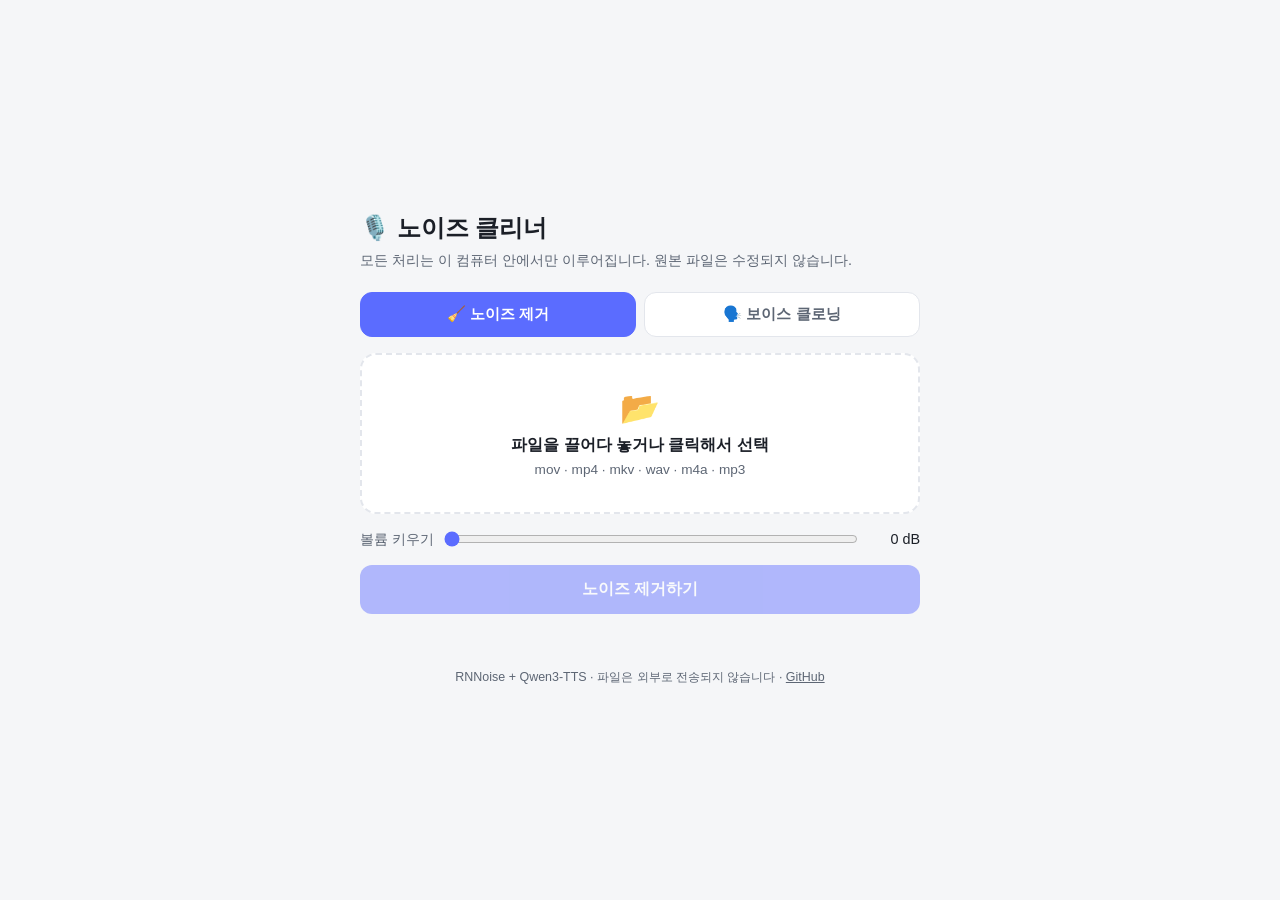
==== web/static/index.html @ 77254709 "테이크 선별 목표를 게이트와 분리: 조기종료 87점, 기본 4테이크 게이트(82)=최저 보증선과 선별 목표를 동일하게 두면 출력이 합격선 언저리에 머무는 문제 (실측: 웹 출력 8" ====
<!doctype html>
<html lang="ko">
<head>
<meta charset="utf-8">
<meta name="viewport" content="width=device-width, initial-scale=1">
<title>노이즈 클리너</title>
<style>
  :root {
    --bg: #0f1115; --card: #181b22; --line: #2a2f3a;
    --text: #e8eaf0; --sub: #9aa3b2; --accent: #5b6cff; --ok: #3ecf8e; --err: #ff6b6b;
  }
  @media (prefers-color-scheme: light) {
    :root { --bg: #f5f6f8; --card: #ffffff; --line: #e3e6ec; --text: #1b1f27; --sub: #5d6674; }
  }
  * { box-sizing: border-box; margin: 0; }
  body {
    background: var(--bg); color: var(--text);
    font-family: -apple-system, "Apple SD Gothic Neo", "Pretendard", sans-serif;
    min-height: 100vh; display: flex; align-items: center; justify-content: center; padding: 24px;
  }
  main { width: 100%; max-width: 560px; }
  h1 { font-size: 1.5rem; margin-bottom: 6px; }
  p.sub { color: var(--sub); font-size: .9rem; margin-bottom: 20px; line-height: 1.5; }
  nav { display: flex; gap: 8px; margin-bottom: 16px; }
  nav button {
    flex: 1; padding: 11px; border: 1px solid var(--line); border-radius: 12px;
    background: var(--card); color: var(--sub); font-size: .95rem; font-weight: 600; cursor: pointer;
  }
  nav button.active { background: var(--accent); border-color: var(--accent); color: #fff; }
  nav button:disabled { opacity: .4; cursor: default; }
  section { display: none; }
  section.active { display: block; }
  .drop {
    background: var(--card); border: 2px dashed var(--line); border-radius: 16px;
    padding: 34px 24px; text-align: center; cursor: pointer; transition: border-color .15s, background .15s;
  }
  .drop.over { border-color: var(--accent); background: rgba(91,108,255,.08); }
  .drop .icon { font-size: 2rem; margin-bottom: 8px; }
  .drop strong { display: block; margin-bottom: 4px; }
  .drop span { color: var(--sub); font-size: .85rem; }
  input[type=file] { display: none; }
  .row { display: flex; align-items: center; gap: 10px; margin-top: 16px; color: var(--sub); font-size: .9rem; }
  .row input[type=range] { flex: 1; accent-color: var(--accent); }
  .row output { min-width: 52px; text-align: right; color: var(--text); font-variant-numeric: tabular-nums; }
  textarea {
    width: 100%; margin-top: 16px; padding: 14px; border: 1px solid var(--line); border-radius: 12px;
    background: var(--card); color: var(--text); font: inherit; font-size: .95rem;
    min-height: 110px; resize: vertical;
  }
  textarea:focus { outline: 2px solid var(--accent); border-color: transparent; }
  label.chk { display: flex; align-items: center; gap: 8px; margin-top: 12px; color: var(--sub); font-size: .9rem; cursor: pointer; }
  .go {
    width: 100%; margin-top: 16px; padding: 14px; border: 0; border-radius: 12px;
    background: var(--accent); color: #fff; font-size: 1rem; font-weight: 600; cursor: pointer;
  }
  .go:disabled { opacity: .45; cursor: default; }
  .status { margin-top: 14px; font-size: .9rem; color: var(--sub); text-align: center; min-height: 1.4em; }
  .status.ok { color: var(--ok); }
  .status.err { color: var(--err); }
  .spinner { display: inline-block; width: 14px; height: 14px; border: 2px solid var(--line);
    border-top-color: var(--accent); border-radius: 50%; animation: spin .8s linear infinite;
    vertical-align: -2px; margin-right: 8px; }
  @keyframes spin { to { transform: rotate(360deg); } }
  audio { width: 100%; margin-top: 14px; display: none; }
  .notice {
    margin-top: 14px; padding: 12px 14px; border: 1px solid var(--line); border-radius: 12px;
    color: var(--sub); font-size: .82rem; line-height: 1.6; background: var(--card);
  }
  footer { margin-top: 20px; text-align: center; color: var(--sub); font-size: .78rem; line-height: 1.6; }
  footer a { color: var(--sub); }
</style>
</head>
<body>
<main>
  <h1>🎙️ 노이즈 클리너</h1>
  <p class="sub">모든 처리는 이 컴퓨터 안에서만 이루어집니다. 원본 파일은 수정되지 않습니다.</p>

  <nav>
    <button id="tabDenoise" class="active">🧹 노이즈 제거</button>
    <button id="tabClone">🗣️ 보이스 클로닝</button>
  </nav>

  <!-- 노이즈 제거 -->
  <section id="secDenoise" class="active">
    <div class="drop" id="dnDrop">
      <div class="icon">📂</div>
      <strong id="dnLabel">파일을 끌어다 놓거나 클릭해서 선택</strong>
      <span>mov · mp4 · mkv · wav · m4a · mp3</span>
      <input type="file" id="dnFile" accept=".mov,.mp4,.m4v,.mkv,.wav,.m4a,.mp3,.aac">
    </div>
    <div class="row">
      <label for="dnBoost">볼륨 키우기</label>
      <input type="range" id="dnBoost" min="0" max="20" step="1" value="0">
      <output id="dnBoostVal">0 dB</output>
    </div>
    <button class="go" id="dnGo" disabled>노이즈 제거하기</button>
    <div class="status" id="dnStatus"></div>
  </section>

  <!-- 보이스 클로닝 -->
  <section id="secClone">
    <div class="drop" id="clDrop">
      <div class="icon">🎤</div>
      <strong id="clLabel">목소리가 담긴 파일 (영상도 됨)</strong>
      <span>또렷한 발화 10초 이상 · mov · mp4 · wav · m4a</span>
      <input type="file" id="clFile" accept=".mov,.mp4,.m4v,.mkv,.wav,.m4a,.mp3,.aac">
    </div>
    <textarea id="clText" placeholder="이 목소리로 읽어줄 대본을 입력하세요 (2000자 이내)"></textarea>
    <label class="chk"><input type="checkbox" id="clFast"> 빠른 모드 (가벼운 모델, 품질 약간 낮음)</label>
    <button class="go" id="clGo" disabled>이 목소리로 읽어주기</button>
    <div class="status" id="clStatus"></div>
    <audio id="clAudio" controls></audio>
    <div class="notice">⚠️ <b>본인 목소리이거나 명시적으로 동의받은 목소리만</b> 사용하세요.
    타인 목소리 무단 클로닝은 법적 문제와 악용 소지가 있습니다.
    생성 음성을 콘텐츠에 쓸 때는 AI 생성임을 밝히는 것을 권장합니다.</div>
  </section>

  <footer>RNNoise + Qwen3-TTS · 파일은 외부로 전송되지 않습니다 ·
  <a href="https://github.com/devKangMinHyeok/denoise-app">GitHub</a></footer>
</main>

<script>
const $ = id => document.getElementById(id);

// ---- 탭 ----
function showTab(name) {
  $('tabDenoise').classList.toggle('active', name === 'dn');
  $('tabClone').classList.toggle('active', name === 'cl');
  $('secDenoise').classList.toggle('active', name === 'dn');
  $('secClone').classList.toggle('active', name === 'cl');
}
$('tabDenoise').onclick = () => showTab('dn');
$('tabClone').onclick = () => showTab('cl');

// 서버 기능 감지: 클로닝 미설치면 탭 비활성화
fetch('/api/health').then(r => r.json()).then(h => {
  if (!h.clone) {
    $('tabClone').disabled = true;
    $('tabClone').textContent = '🗣️ 클로닝 (미설치)';
    $('tabClone').title = 'pip install -r voice/requirements-voice.txt 후 서버 재시작';
    $('tabClone').onclick = null;
  }
}).catch(() => {});

// ---- 공용: 드롭존 ----
function wireDrop(dropId, fileId, labelId, defaultLabel, onPick) {
  const drop = $(dropId), input = $(fileId), label = $(labelId);
  const set = f => { label.textContent = f ? f.name : defaultLabel; onPick(f || null); };
  drop.addEventListener('click', () => input.click());
  input.addEventListener('change', () => set(input.files[0]));
  ['dragenter','dragover'].forEach(e => drop.addEventListener(e, ev => { ev.preventDefault(); drop.classList.add('over'); }));
  ['dragleave','drop'].forEach(e => drop.addEventListener(e, ev => { ev.preventDefault(); drop.classList.remove('over'); }));
  drop.addEventListener('drop', ev => set(ev.dataTransfer.files[0]));
}
function setStatus(el, html, cls = '') { el.className = 'status ' + cls; el.innerHTML = html; }
function filenameFrom(res, fallback) {
  const cd = res.headers.get('Content-Disposition') || '';
  const m = cd.match(/filename\*?=(?:UTF-8'')?"?([^";]+)/i);
  return m ? decodeURIComponent(m[1]) : fallback;
}

// ---- 노이즈 제거 ----
let dnPicked = null;
wireDrop('dnDrop', 'dnFile', 'dnLabel', '파일을 끌어다 놓거나 클릭해서 선택',
  f => { dnPicked = f; $('dnGo').disabled = !f; });
$('dnBoost').addEventListener('input', () => $('dnBoostVal').textContent = $('dnBoost').value + ' dB');
$('dnGo').onclick = async () => {
  $('dnGo').disabled = true;
  setStatus($('dnStatus'), '<span class="spinner"></span>처리 중… 파일 길이에 따라 수십 초 걸릴 수 있어요');
  const fd = new FormData();
  fd.append('file', dnPicked);
  fd.append('boost', $('dnBoost').value);
  try {
    const res = await fetch('/api/denoise', { method: 'POST', body: fd });
    if (!res.ok) throw new Error((await res.json().catch(() => ({}))).error || ('서버 오류 ' + res.status));
    const blob = await res.blob();
    const name = filenameFrom(res, 'clean_' + dnPicked.name);
    const a = document.createElement('a');
    a.href = URL.createObjectURL(blob); a.download = name; a.click();
    URL.revokeObjectURL(a.href);
    setStatus($('dnStatus'), '✅ 완료! 다운로드 폴더를 확인하세요 — ' + name, 'ok');
  } catch (e) { setStatus($('dnStatus'), '❌ ' + e.message, 'err'); }
  finally { $('dnGo').disabled = false; }
};

// ---- 보이스 클로닝 ----
let clPicked = null;
function clReady() { $('clGo').disabled = !(clPicked && $('clText').value.trim()); }
wireDrop('clDrop', 'clFile', 'clLabel', '목소리가 담긴 파일 (영상도 됨)',
  f => { clPicked = f; clReady(); });
$('clText').addEventListener('input', clReady);
$('clGo').onclick = async () => {
  $('clGo').disabled = true;
  $('clAudio').style.display = 'none';
  setStatus($('clStatus'), '<span class="spinner"></span>참조 분석 + 여러 테이크 생성·선별 중… 3~5분 정도 걸려요 (빠른 모드는 ~1분)');
  const fd = new FormData();
  fd.append('ref', clPicked);
  fd.append('text', $('clText').value.trim());
  fd.append('fast', $('clFast').checked ? '1' : '0');
  try {
    const res = await fetch('/api/clone', { method: 'POST', body: fd });
    if (!res.ok) throw new Error((await res.json().catch(() => ({}))).error || ('서버 오류 ' + res.status));
    const blob = await res.blob();
    const name = filenameFrom(res, '클론낭독.wav');
    const url = URL.createObjectURL(blob);
    const audio = $('clAudio');
    audio.src = url; audio.style.display = 'block';
    const a = document.createElement('a');
    a.href = url; a.download = name; a.click();
    setStatus($('clStatus'), '✅ 완료! 아래에서 바로 들어보세요 — ' + name, 'ok');
  } catch (e) { setStatus($('clStatus'), '❌ ' + e.message, 'err'); }
  finally { $('clGo').disabled = false; clReady(); }
};
</script>
</body>
</html>
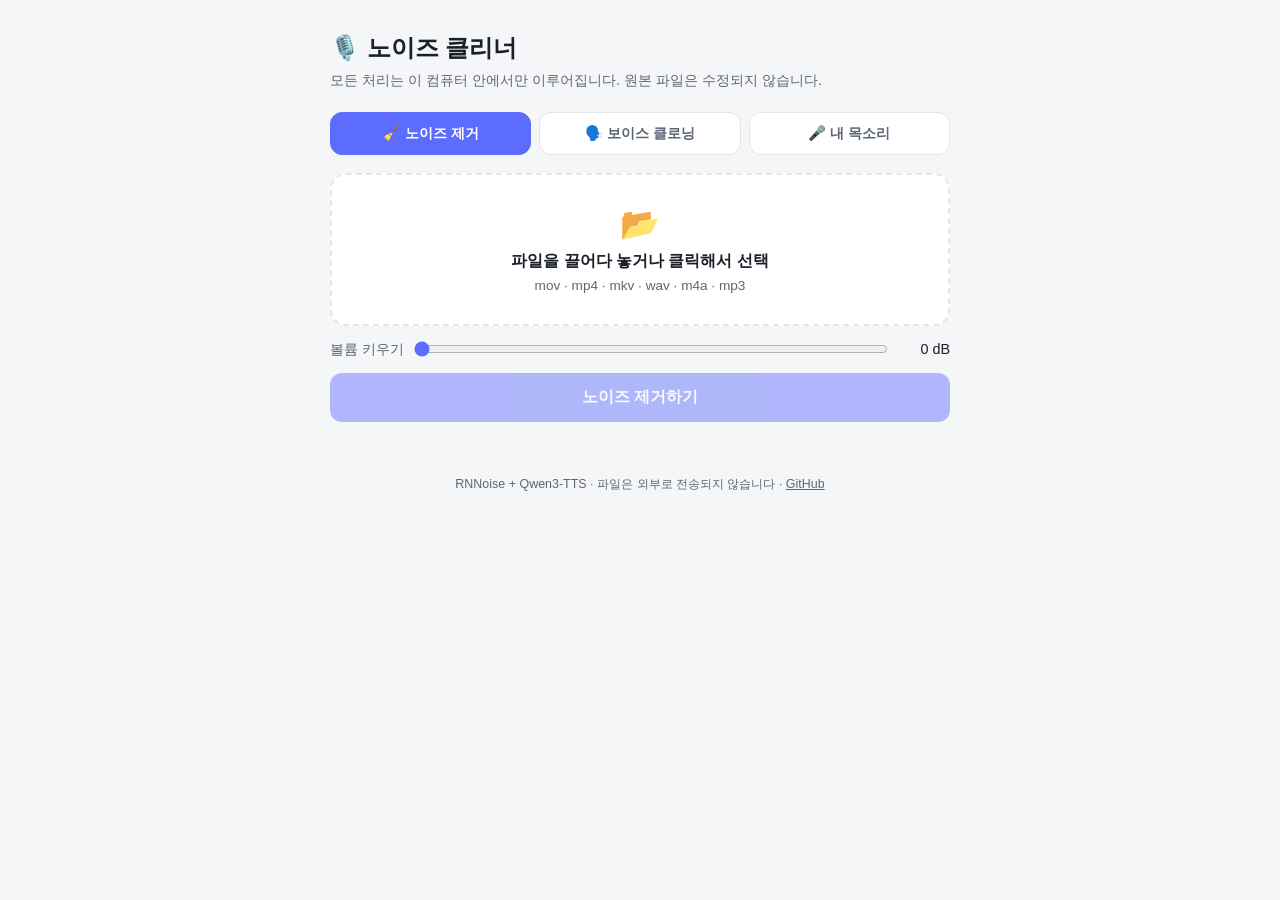
==== commit aa8342ff: "선별 지배 규칙 + 끝음 가드 견고화 + 프로필 노이즈 제거 토글(기본 켬) 실사용 사고: 마이크 프로필의 자연 통계(가이드 낭독 속도·빈약한 끝음 표본)가 틀어지자 스타일 감점이" ====
--- a/web/static/index.html
+++ b/web/static/index.html
@@ -8,6 +8,7 @@
   :root {
     --bg: #0f1115; --card: #181b22; --line: #2a2f3a;
     --text: #e8eaf0; --sub: #9aa3b2; --accent: #5b6cff; --ok: #3ecf8e; --err: #ff6b6b;
+    --warn: #f0b544;
   }
   @media (prefers-color-scheme: light) {
     :root { --bg: #f5f6f8; --card: #ffffff; --line: #e3e6ec; --text: #1b1f27; --sub: #5d6674; }
@@ -16,15 +17,15 @@
   body {
     background: var(--bg); color: var(--text);
     font-family: -apple-system, "Apple SD Gothic Neo", "Pretendard", sans-serif;
-    min-height: 100vh; display: flex; align-items: center; justify-content: center; padding: 24px;
-  }
-  main { width: 100%; max-width: 560px; }
+    min-height: 100vh; display: flex; justify-content: center; padding: 32px 20px;
+  }
+  main { width: 100%; max-width: 620px; }
   h1 { font-size: 1.5rem; margin-bottom: 6px; }
   p.sub { color: var(--sub); font-size: .9rem; margin-bottom: 20px; line-height: 1.5; }
-  nav { display: flex; gap: 8px; margin-bottom: 16px; }
+  nav { display: flex; gap: 8px; margin-bottom: 18px; }
   nav button {
-    flex: 1; padding: 11px; border: 1px solid var(--line); border-radius: 12px;
-    background: var(--card); color: var(--sub); font-size: .95rem; font-weight: 600; cursor: pointer;
+    flex: 1; padding: 11px 6px; border: 1px solid var(--line); border-radius: 12px;
+    background: var(--card); color: var(--sub); font-size: .9rem; font-weight: 600; cursor: pointer;
   }
   nav button.active { background: var(--accent); border-color: var(--accent); color: #fff; }
   nav button:disabled { opacity: .4; cursor: default; }
@@ -32,42 +33,81 @@
   section.active { display: block; }
   .drop {
     background: var(--card); border: 2px dashed var(--line); border-radius: 16px;
-    padding: 34px 24px; text-align: center; cursor: pointer; transition: border-color .15s, background .15s;
+    padding: 30px 24px; text-align: center; cursor: pointer; transition: .15s;
   }
   .drop.over { border-color: var(--accent); background: rgba(91,108,255,.08); }
   .drop .icon { font-size: 2rem; margin-bottom: 8px; }
   .drop strong { display: block; margin-bottom: 4px; }
   .drop span { color: var(--sub); font-size: .85rem; }
   input[type=file] { display: none; }
-  .row { display: flex; align-items: center; gap: 10px; margin-top: 16px; color: var(--sub); font-size: .9rem; }
+  .row { display: flex; align-items: center; gap: 10px; margin-top: 14px; color: var(--sub); font-size: .9rem; }
   .row input[type=range] { flex: 1; accent-color: var(--accent); }
-  .row output { min-width: 52px; text-align: right; color: var(--text); font-variant-numeric: tabular-nums; }
-  textarea {
-    width: 100%; margin-top: 16px; padding: 14px; border: 1px solid var(--line); border-radius: 12px;
+  .row output { min-width: 52px; text-align: right; color: var(--text); }
+  textarea, input[type=text], select {
+    width: 100%; margin-top: 12px; padding: 13px; border: 1px solid var(--line); border-radius: 12px;
     background: var(--card); color: var(--text); font: inherit; font-size: .95rem;
-    min-height: 110px; resize: vertical;
-  }
-  textarea:focus { outline: 2px solid var(--accent); border-color: transparent; }
+  }
+  textarea { min-height: 100px; resize: vertical; }
+  textarea:focus, input:focus, select:focus { outline: 2px solid var(--accent); border-color: transparent; }
   label.chk { display: flex; align-items: center; gap: 8px; margin-top: 12px; color: var(--sub); font-size: .9rem; cursor: pointer; }
   .go {
-    width: 100%; margin-top: 16px; padding: 14px; border: 0; border-radius: 12px;
+    width: 100%; margin-top: 14px; padding: 14px; border: 0; border-radius: 12px;
     background: var(--accent); color: #fff; font-size: 1rem; font-weight: 600; cursor: pointer;
   }
   .go:disabled { opacity: .45; cursor: default; }
-  .status { margin-top: 14px; font-size: .9rem; color: var(--sub); text-align: center; min-height: 1.4em; }
-  .status.ok { color: var(--ok); }
-  .status.err { color: var(--err); }
-  .spinner { display: inline-block; width: 14px; height: 14px; border: 2px solid var(--line);
+  .go.secondary { background: var(--card); color: var(--text); border: 1px solid var(--line); }
+  .status { margin-top: 12px; font-size: .9rem; color: var(--sub); text-align: center; min-height: 1.4em; }
+  .status.ok { color: var(--ok); } .status.err { color: var(--err); }
+  .spinner { display: inline-block; width: 13px; height: 13px; border: 2px solid var(--line);
     border-top-color: var(--accent); border-radius: 50%; animation: spin .8s linear infinite;
-    vertical-align: -2px; margin-right: 8px; }
+    vertical-align: -2px; margin-right: 7px; }
   @keyframes spin { to { transform: rotate(360deg); } }
-  audio { width: 100%; margin-top: 14px; display: none; }
-  .notice {
-    margin-top: 14px; padding: 12px 14px; border: 1px solid var(--line); border-radius: 12px;
-    color: var(--sub); font-size: .82rem; line-height: 1.6; background: var(--card);
-  }
-  footer { margin-top: 20px; text-align: center; color: var(--sub); font-size: .78rem; line-height: 1.6; }
+  audio { width: 100%; margin-top: 12px; }
+  .notice { margin-top: 14px; padding: 12px 14px; border: 1px solid var(--line); border-radius: 12px;
+    color: var(--sub); font-size: .82rem; line-height: 1.6; background: var(--card); }
+  footer { margin-top: 22px; text-align: center; color: var(--sub); font-size: .78rem; }
   footer a { color: var(--sub); }
+  .card { background: var(--card); border: 1px solid var(--line); border-radius: 14px; padding: 16px; margin-top: 12px; }
+  .card h3 { font-size: 1rem; margin-bottom: 6px; }
+  .muted { color: var(--sub); font-size: .84rem; }
+  /* 과정 시각화 */
+  .stages { display: flex; gap: 6px; margin-top: 14px; }
+  .stage { flex: 1; text-align: center; font-size: .78rem; color: var(--sub);
+    padding: 8px 4px; border-radius: 10px; border: 1px solid var(--line); background: var(--card); }
+  .stage.on { border-color: var(--accent); color: var(--text); }
+  .stage.done { border-color: var(--ok); color: var(--ok); }
+  .takes { display: flex; flex-wrap: wrap; gap: 8px; margin-top: 12px; }
+  .take {
+    border: 1px solid var(--line); border-radius: 10px; padding: 8px 10px; font-size: .8rem;
+    background: var(--card); color: var(--sub); min-width: 96px;
+  }
+  .take.best { border-color: var(--ok); color: var(--text); }
+  .take .score { font-size: 1.05rem; font-weight: 700; color: var(--text); }
+  .take.best .score { color: var(--ok); }
+  .take .sub2 { font-size: .72rem; }
+  /* 녹음 위저드 */
+  .sentence-box { font-size: 1.15rem; line-height: 1.7; padding: 18px;
+    background: var(--card); border: 1px solid var(--line); border-radius: 14px; margin-top: 12px; }
+  .tip { color: var(--warn); font-size: .84rem; margin-top: 8px; }
+  .meter { width: 100%; height: 44px; margin-top: 12px; background: var(--card);
+    border: 1px solid var(--line); border-radius: 10px; }
+  .rec-controls { display: flex; gap: 8px; margin-top: 12px; }
+  .rec-controls button { flex: 1; padding: 12px; border-radius: 12px; border: 1px solid var(--line);
+    background: var(--card); color: var(--text); font-weight: 600; cursor: pointer; font-size: .95rem; }
+  .rec-controls button.recording { background: var(--err); border-color: var(--err); color: #fff; }
+  .rec-controls button:disabled { opacity: .4; cursor: default; }
+  .progress-dots { display: flex; gap: 5px; margin-top: 14px; justify-content: center; }
+  .dot { width: 9px; height: 9px; border-radius: 50%; background: var(--line); }
+  .dot.done { background: var(--ok); } .dot.cur { background: var(--accent); }
+  .stats { display: grid; grid-template-columns: repeat(3, 1fr); gap: 8px; margin-top: 10px; }
+  .stat { background: var(--bg); border: 1px solid var(--line); border-radius: 10px; padding: 10px; text-align: center; }
+  .stat b { display: block; font-size: 1.05rem; }
+  .stat span { font-size: .72rem; color: var(--sub); }
+  .plist-item { display: flex; align-items: center; gap: 10px; padding: 12px 0; border-bottom: 1px solid var(--line); }
+  .plist-item:last-child { border-bottom: 0; }
+  .plist-item .grow { flex: 1; }
+  .mini { padding: 7px 12px; border-radius: 9px; border: 1px solid var(--line); background: var(--bg);
+    color: var(--text); cursor: pointer; font-size: .82rem; }
 </style>
 </head>
 <body>
@@ -78,9 +118,10 @@
   <nav>
     <button id="tabDenoise" class="active">🧹 노이즈 제거</button>
     <button id="tabClone">🗣️ 보이스 클로닝</button>
+    <button id="tabVoice">🎤 내 목소리</button>
   </nav>
 
-  <!-- 노이즈 제거 -->
+  <!-- ===== 노이즈 제거 ===== -->
   <section id="secDenoise" class="active">
     <div class="drop" id="dnDrop">
       <div class="icon">📂</div>
@@ -97,22 +138,83 @@
     <div class="status" id="dnStatus"></div>
   </section>
 
-  <!-- 보이스 클로닝 -->
+  <!-- ===== 보이스 클로닝 ===== -->
   <section id="secClone">
-    <div class="drop" id="clDrop">
-      <div class="icon">🎤</div>
+    <select id="clSource"></select>
+    <div class="drop" id="clDrop" style="margin-top:12px; padding:20px;">
       <strong id="clLabel">목소리가 담긴 파일 (영상도 됨)</strong>
-      <span>또렷한 발화 10초 이상 · mov · mp4 · wav · m4a</span>
+      <span>또렷한 발화 10초 이상</span>
       <input type="file" id="clFile" accept=".mov,.mp4,.m4v,.mkv,.wav,.m4a,.mp3,.aac">
     </div>
     <textarea id="clText" placeholder="이 목소리로 읽어줄 대본을 입력하세요 (2000자 이내)"></textarea>
-    <label class="chk"><input type="checkbox" id="clFast"> 빠른 모드 (가벼운 모델, 품질 약간 낮음)</label>
+    <label class="chk"><input type="checkbox" id="clFast"> 빠른 모드 (1테이크, 품질 낮음)</label>
     <button class="go" id="clGo" disabled>이 목소리로 읽어주기</button>
-    <div class="status" id="clStatus"></div>
-    <audio id="clAudio" controls></audio>
+
+    <div id="jobPanel" style="display:none">
+      <div class="stages">
+        <div class="stage" id="stg0">1. 참조 분석</div>
+        <div class="stage" id="stg1">2. 테이크 오디션</div>
+        <div class="stage" id="stg2">3. 마무리 손질</div>
+        <div class="stage" id="stg3">✓ 완성</div>
+      </div>
+      <div class="takes" id="takeCards"></div>
+      <div class="status" id="clStatus"></div>
+      <audio id="clAudio" controls style="display:none"></audio>
+    </div>
+
+    <div class="card" id="historyCard" style="display:none">
+      <h3>📼 최근 세션</h3>
+      <div id="historyList"></div>
+    </div>
+
     <div class="notice">⚠️ <b>본인 목소리이거나 명시적으로 동의받은 목소리만</b> 사용하세요.
-    타인 목소리 무단 클로닝은 법적 문제와 악용 소지가 있습니다.
     생성 음성을 콘텐츠에 쓸 때는 AI 생성임을 밝히는 것을 권장합니다.</div>
+  </section>
+
+  <!-- ===== 내 목소리 (프로필) ===== -->
+  <section id="secVoice">
+    <div class="card">
+      <h3>내 보이스 프로필</h3>
+      <p class="muted">가이드 문장 10개(약 1분 30초)를 녹음하면, 억양·호흡·끝음·강세를 분석해
+      전용 프로필을 만듭니다. 한 번 만들면 클로닝할 때마다 재사용돼요.</p>
+      <div id="profileList"></div>
+      <button class="go" id="wizStart">🎤 새 프로필 만들기</button>
+    </div>
+
+    <div id="wizard" style="display:none">
+      <div class="card">
+        <h3 id="wizTitle">프로필 이름</h3>
+        <div id="wizNameStep">
+          <input type="text" id="wizName" placeholder="예: 유튜브용 목소리" value="내 목소리">
+          <label class="chk"><input type="checkbox" id="wizDenoise" checked>
+            🧹 녹음에 노이즈 제거 적용 (권장 — 팬 소리·주변 소음을 걷어내 목소리 학습 품질이 좋아져요)</label>
+          <p class="muted" style="margin-top:10px">💡 조용한 곳에서, 마이크와 20~30cm 거리를 두고,
+          평소 영상 찍을 때의 톤으로 읽어주세요. 목소리 학습 품질이 곧 클로닝 품질입니다.</p>
+          <button class="go" id="wizNameNext">시작하기</button>
+        </div>
+        <div id="wizRecStep" style="display:none">
+          <div class="muted" id="wizFocus"></div>
+          <div class="sentence-box" id="wizSentence"></div>
+          <div class="tip" id="wizTip"></div>
+          <canvas class="meter" id="meter" width="560" height="44"></canvas>
+          <div class="rec-controls">
+            <button id="recBtn">● 녹음</button>
+            <button id="playBtn" disabled>▶ 들어보기</button>
+            <button id="nextBtn" disabled>다음 →</button>
+          </div>
+          <div class="progress-dots" id="dots"></div>
+          <div class="status" id="wizStatus"></div>
+        </div>
+        <div id="wizBuildStep" style="display:none">
+          <div class="status" id="buildStatus"><span class="spinner"></span>업로드 및 분석 중…</div>
+        </div>
+        <div id="wizDoneStep" style="display:none">
+          <div class="status ok">✅ 프로필이 준비됐습니다!</div>
+          <div class="stats" id="wizStats"></div>
+          <button class="go" id="wizFinish">완료</button>
+        </div>
+      </div>
+    </div>
   </section>
 
   <footer>RNNoise + Qwen3-TTS · 파일은 외부로 전송되지 않습니다 ·
@@ -121,28 +223,31 @@
 
 <script>
 const $ = id => document.getElementById(id);
+const api = (p, opt) => fetch(p, opt).then(async r => {
+  const j = await r.json().catch(() => ({}));
+  if (!r.ok) throw new Error(j.error || ('서버 오류 ' + r.status));
+  return j;
+});
 
 // ---- 탭 ----
+const tabs = { dn: ['tabDenoise','secDenoise'], cl: ['tabClone','secClone'], vc: ['tabVoice','secVoice'] };
 function showTab(name) {
-  $('tabDenoise').classList.toggle('active', name === 'dn');
-  $('tabClone').classList.toggle('active', name === 'cl');
-  $('secDenoise').classList.toggle('active', name === 'dn');
-  $('secClone').classList.toggle('active', name === 'cl');
+  for (const [k, [t, s]] of Object.entries(tabs)) {
+    $(t).classList.toggle('active', k === name);
+    $(s).classList.toggle('active', k === name);
+  }
+  if (name === 'cl') { loadProfilesIntoSelect(); loadHistory(); }
+  if (name === 'vc') loadProfileList();
 }
 $('tabDenoise').onclick = () => showTab('dn');
 $('tabClone').onclick = () => showTab('cl');
-
-// 서버 기능 감지: 클로닝 미설치면 탭 비활성화
+$('tabVoice').onclick = () => showTab('vc');
+
 fetch('/api/health').then(r => r.json()).then(h => {
-  if (!h.clone) {
-    $('tabClone').disabled = true;
-    $('tabClone').textContent = '🗣️ 클로닝 (미설치)';
-    $('tabClone').title = 'pip install -r voice/requirements-voice.txt 후 서버 재시작';
-    $('tabClone').onclick = null;
-  }
+  if (!h.clone) { $('tabClone').disabled = $('tabVoice').disabled = true; }
 }).catch(() => {});
 
-// ---- 공용: 드롭존 ----
+// ---- 공용 ----
 function wireDrop(dropId, fileId, labelId, defaultLabel, onPick) {
   const drop = $(dropId), input = $(fileId), label = $(labelId);
   const set = f => { label.textContent = f ? f.name : defaultLabel; onPick(f || null); };
@@ -153,64 +258,300 @@
   drop.addEventListener('drop', ev => set(ev.dataTransfer.files[0]));
 }
 function setStatus(el, html, cls = '') { el.className = 'status ' + cls; el.innerHTML = html; }
-function filenameFrom(res, fallback) {
-  const cd = res.headers.get('Content-Disposition') || '';
-  const m = cd.match(/filename\*?=(?:UTF-8'')?"?([^";]+)/i);
-  return m ? decodeURIComponent(m[1]) : fallback;
-}
-
-// ---- 노이즈 제거 ----
+
+// ---- 노이즈 제거 (기존) ----
 let dnPicked = null;
 wireDrop('dnDrop', 'dnFile', 'dnLabel', '파일을 끌어다 놓거나 클릭해서 선택',
   f => { dnPicked = f; $('dnGo').disabled = !f; });
 $('dnBoost').addEventListener('input', () => $('dnBoostVal').textContent = $('dnBoost').value + ' dB');
 $('dnGo').onclick = async () => {
   $('dnGo').disabled = true;
-  setStatus($('dnStatus'), '<span class="spinner"></span>처리 중… 파일 길이에 따라 수십 초 걸릴 수 있어요');
+  setStatus($('dnStatus'), '<span class="spinner"></span>처리 중…');
   const fd = new FormData();
-  fd.append('file', dnPicked);
-  fd.append('boost', $('dnBoost').value);
+  fd.append('file', dnPicked); fd.append('boost', $('dnBoost').value);
   try {
     const res = await fetch('/api/denoise', { method: 'POST', body: fd });
-    if (!res.ok) throw new Error((await res.json().catch(() => ({}))).error || ('서버 오류 ' + res.status));
+    if (!res.ok) throw new Error((await res.json().catch(() => ({}))).error || '오류');
     const blob = await res.blob();
-    const name = filenameFrom(res, 'clean_' + dnPicked.name);
     const a = document.createElement('a');
-    a.href = URL.createObjectURL(blob); a.download = name; a.click();
-    URL.revokeObjectURL(a.href);
-    setStatus($('dnStatus'), '✅ 완료! 다운로드 폴더를 확인하세요 — ' + name, 'ok');
+    a.href = URL.createObjectURL(blob); a.download = 'clean_' + dnPicked.name; a.click();
+    setStatus($('dnStatus'), '✅ 완료! 다운로드 폴더를 확인하세요', 'ok');
   } catch (e) { setStatus($('dnStatus'), '❌ ' + e.message, 'err'); }
   finally { $('dnGo').disabled = false; }
 };
 
-// ---- 보이스 클로닝 ----
-let clPicked = null;
-function clReady() { $('clGo').disabled = !(clPicked && $('clText').value.trim()); }
+// ---- 보이스 클로닝 (프로필 + 비동기 작업 + 시각화) ----
+let clPicked = null, pollTimer = null;
+
+async function loadProfilesIntoSelect() {
+  const sel = $('clSource');
+  const cur = sel.value;
+  try {
+    const { profiles } = await api('/api/profiles');
+    sel.innerHTML = '<option value="">📁 파일 업로드로 클로닝</option>' +
+      profiles.filter(p => p.ready).map(p =>
+        `<option value="${p.id}">🎤 프로필: ${p.name}</option>`).join('');
+    if (cur) sel.value = cur;
+  } catch {}
+  onSourceChange();
+}
+function onSourceChange() {
+  $('clDrop').style.display = $('clSource').value ? 'none' : 'block';
+  clReady();
+}
+$('clSource').addEventListener('change', onSourceChange);
 wireDrop('clDrop', 'clFile', 'clLabel', '목소리가 담긴 파일 (영상도 됨)',
   f => { clPicked = f; clReady(); });
 $('clText').addEventListener('input', clReady);
+function clReady() {
+  const hasSource = $('clSource').value || clPicked;
+  $('clGo').disabled = !(hasSource && $('clText').value.trim());
+}
+
+function setStages(n) { // 0~3 진행, -1 리셋
+  for (let i = 0; i < 4; i++) {
+    const el = $('stg' + i);
+    el.className = 'stage' + (i < n ? ' done' : i === n ? ' on' : '');
+  }
+}
+function renderTakes(takes) {
+  let bestIdx = -1, bestSel = -1e9;
+  takes.forEach((t, i) => { if (t.sel > bestSel) { bestSel = t.sel; bestIdx = i; } });
+  $('takeCards').innerHTML = takes.map((t, i) => `
+    <div class="take${i === bestIdx ? ' best' : ''}">
+      <div class="sub2">테이크 ${t.i}${i === bestIdx ? ' 👑' : ''}</div>
+      <div class="score">${t.pns}</div>
+      <div class="sub2">끝음 ${t.ending} · 강약 ${t.stress}<br>속도 ${t.rate}/s</div>
+    </div>`).join('');
+}
+
 $('clGo').onclick = async () => {
   $('clGo').disabled = true;
-  $('clAudio').style.display = 'none';
-  setStatus($('clStatus'), '<span class="spinner"></span>참조 분석 + 여러 테이크 생성·선별 중… 3~5분 정도 걸려요 (빠른 모드는 ~1분)');
+  $('jobPanel').style.display = 'block';
+  $('takeCards').innerHTML = ''; $('clAudio').style.display = 'none';
+  setStages(0);
+  setStatus($('clStatus'), '<span class="spinner"></span>참조 목소리 분석 중…');
   const fd = new FormData();
-  fd.append('ref', clPicked);
   fd.append('text', $('clText').value.trim());
   fd.append('fast', $('clFast').checked ? '1' : '0');
-  try {
-    const res = await fetch('/api/clone', { method: 'POST', body: fd });
-    if (!res.ok) throw new Error((await res.json().catch(() => ({}))).error || ('서버 오류 ' + res.status));
-    const blob = await res.blob();
-    const name = filenameFrom(res, '클론낭독.wav');
-    const url = URL.createObjectURL(blob);
-    const audio = $('clAudio');
-    audio.src = url; audio.style.display = 'block';
-    const a = document.createElement('a');
-    a.href = url; a.download = name; a.click();
-    setStatus($('clStatus'), '✅ 완료! 아래에서 바로 들어보세요 — ' + name, 'ok');
-  } catch (e) { setStatus($('clStatus'), '❌ ' + e.message, 'err'); }
-  finally { $('clGo').disabled = false; clReady(); }
-};
+  if ($('clSource').value) fd.append('profile_id', $('clSource').value);
+  else fd.append('ref', clPicked);
+  try {
+    const { job_id } = await api('/api/jobs', { method: 'POST', body: fd });
+    poll(job_id);
+  } catch (e) {
+    setStatus($('clStatus'), '❌ ' + e.message, 'err');
+    $('clGo').disabled = false;
+  }
+};
+
+function poll(jobId) {
+  clearInterval(pollTimer);
+  pollTimer = setInterval(async () => {
+    try {
+      const job = await api('/api/jobs/' + jobId);
+      if (job.takes?.length) renderTakes(job.takes);
+      if (job.status === 'preparing') {
+        setStages(0);
+        setStatus($('clStatus'), '<span class="spinner"></span>참조 목소리 분석 중… (노이즈 제거 → 최적 구간 선택 → 받아쓰기)');
+      } else if (job.status === 'generating') {
+        setStages(job.stage === 'post' ? 2 : 1);
+        setStatus($('clStatus'), `<span class="spinner"></span>${job.stage === 'post' ? '호흡·강세·음량 마무리 중…' : '테이크 오디션 중 — 억양·호흡·끝음·강약을 채점해 최고를 뽑습니다 (' + job.stage + ')'}`);
+      } else if (job.status === 'done') {
+        clearInterval(pollTimer);
+        setStages(4); $('stg3').classList.add('done');
+        setStatus($('clStatus'), `✅ 완성! 최종 운율 점수 ${job.pns ?? '-'}`, 'ok');
+        const audio = $('clAudio');
+        audio.src = '/api/jobs/' + jobId + '/audio';
+        audio.style.display = 'block';
+        $('clGo').disabled = false; clReady();
+        loadHistory();
+      } else if (job.status === 'error') {
+        clearInterval(pollTimer);
+        setStatus($('clStatus'), '❌ ' + (job.error || '실패'), 'err');
+        $('clGo').disabled = false; clReady();
+      }
+    } catch {}
+  }, 1500);
+}
+
+async function loadHistory() {
+  try {
+    const { items } = await api('/api/history');
+    if (!items.length) { $('historyCard').style.display = 'none'; return; }
+    $('historyCard').style.display = 'block';
+    $('historyList').innerHTML = items.map(j => `
+      <div class="plist-item">
+        <div class="grow">
+          <div>${(j.text || '').slice(0, 30)}${(j.text || '').length > 30 ? '…' : ''}</div>
+          <div class="muted">${j.created} · ${j.profile ? '프로필 ' + j.profile : '파일 업로드'} ·
+            ${j.status === 'done' ? 'PNS ' + (j.pns ?? '-') : j.status}</div>
+        </div>
+        ${j.status === 'done' ? `<button class="mini" onclick="playHistory('${j.id}')">▶ 재생</button>
+        <a class="mini" href="/api/jobs/${j.id}/audio" download="클론낭독_${j.id}.wav">↓</a>` : ''}
+      </div>`).join('');
+  } catch {}
+}
+window.playHistory = id => {
+  const audio = $('clAudio');
+  $('jobPanel').style.display = 'block';
+  audio.src = '/api/jobs/' + id + '/audio';
+  audio.style.display = 'block';
+  audio.play();
+};
+
+// ---- 내 목소리: 프로필 목록 + 녹음 위저드 ----
+async function loadProfileList() {
+  try {
+    const { profiles } = await api('/api/profiles');
+    $('profileList').innerHTML = profiles.length ? profiles.map(p => `
+      <div class="plist-item">
+        <div class="grow">
+          <div>🎤 ${p.name} ${p.ready ? '' : '<span class="muted">(분석 전)</span>'}</div>
+          <div class="muted">${p.created} · 녹음 ${p.recordings}개${p.stats ? ` · ${p.stats.duration}s · 억양 ${p.stats.f0_std}st · ${p.stats.rate}음절/s` : ''}</div>
+        </div>
+        <button class="mini" onclick="delProfile('${p.id}')">삭제</button>
+      </div>`).join('') : '<p class="muted" style="margin-top:8px">아직 프로필이 없어요.</p>';
+  } catch {}
+}
+window.delProfile = async id => {
+  if (!confirm('이 프로필을 삭제할까요?')) return;
+  await api('/api/profiles/' + id, { method: 'DELETE' });
+  loadProfileList();
+};
+
+let GUIDE = [], recIdx = 0, blobs = [], mediaRec = null, chunks = [], audioCtx = null, meterRAF = null;
+
+$('wizStart').onclick = async () => {
+  const { sentences } = await api('/api/guide');
+  GUIDE = sentences; recIdx = 0; blobs = new Array(GUIDE.length).fill(null);
+  $('wizard').style.display = 'block';
+  $('wizStart').style.display = 'none';
+  $('wizNameStep').style.display = 'block';
+  $('wizRecStep').style.display = $('wizBuildStep').style.display = $('wizDoneStep').style.display = 'none';
+  $('wizTitle').textContent = '프로필 이름';
+};
+
+$('wizNameNext').onclick = async () => {
+  try {
+    const stream = await navigator.mediaDevices.getUserMedia({ audio: { echoCancellation: true, noiseSuppression: false } });
+    window._stream = stream;
+    audioCtx = new AudioContext();
+    const src = audioCtx.createMediaStreamSource(stream);
+    const analyser = audioCtx.createAnalyser();
+    analyser.fftSize = 512; src.connect(analyser);
+    drawMeter(analyser);
+  } catch (e) {
+    setStatus($('wizStatus'), '❌ 마이크 권한이 필요합니다', 'err'); return;
+  }
+  $('wizNameStep').style.display = 'none';
+  $('wizRecStep').style.display = 'block';
+  showSentence();
+};
+
+function drawMeter(analyser) {
+  const c = $('meter'), ctx = c.getContext('2d');
+  const data = new Uint8Array(analyser.frequencyBinCount);
+  const bars = [];
+  (function loop() {
+    meterRAF = requestAnimationFrame(loop);
+    analyser.getByteTimeDomainData(data);
+    let sum = 0;
+    for (const v of data) sum += (v - 128) ** 2;
+    bars.push(Math.min(1, Math.sqrt(sum / data.length) / 40));
+    if (bars.length > 90) bars.shift();
+    const style = getComputedStyle(document.documentElement);
+    ctx.clearRect(0, 0, c.width, c.height);
+    ctx.fillStyle = style.getPropertyValue('--accent');
+    bars.forEach((b, i) => {
+      const h = Math.max(2, b * c.height);
+      ctx.fillRect(i * (c.width / 90), (c.height - h) / 2, c.width / 90 - 2, h);
+    });
+  })();
+}
+
+function showSentence() {
+  const s = GUIDE[recIdx];
+  $('wizTitle').textContent = `문장 ${recIdx + 1} / ${GUIDE.length}`;
+  $('wizFocus').textContent = '🎯 ' + s.focus;
+  $('wizSentence').textContent = s.text;
+  $('wizTip').textContent = '💡 ' + s.tip;
+  $('playBtn').disabled = !blobs[recIdx];
+  $('nextBtn').disabled = !blobs[recIdx];
+  $('nextBtn').textContent = recIdx === GUIDE.length - 1 ? '완료 ✓' : '다음 →';
+  $('dots').innerHTML = GUIDE.map((_, i) =>
+    `<div class="dot${blobs[i] ? ' done' : i === recIdx ? ' cur' : ''}"></div>`).join('');
+  setStatus($('wizStatus'), blobs[recIdx] ? '녹음됨 — 다시 녹음하거나 다음으로' : '');
+}
+
+$('recBtn').onclick = () => {
+  if (mediaRec && mediaRec.state === 'recording') { mediaRec.stop(); return; }
+  chunks = [];
+  mediaRec = new MediaRecorder(window._stream, { mimeType: 'audio/webm' });
+  mediaRec.ondataavailable = e => chunks.push(e.data);
+  mediaRec.onstop = () => {
+    blobs[recIdx] = new Blob(chunks, { type: 'audio/webm' });
+    $('recBtn').textContent = '● 다시 녹음';
+    $('recBtn').classList.remove('recording');
+    showSentence();
+  };
+  mediaRec.start();
+  $('recBtn').textContent = '■ 정지';
+  $('recBtn').classList.add('recording');
+  setStatus($('wizStatus'), '<span class="spinner"></span>녹음 중 — 문장을 읽고 정지를 누르세요');
+};
+
+$('playBtn').onclick = () => {
+  const a = new Audio(URL.createObjectURL(blobs[recIdx]));
+  a.play();
+};
+
+$('nextBtn').onclick = async () => {
+  if (recIdx < GUIDE.length - 1) { recIdx++; showSentence(); return; }
+  // 전부 녹음됨 → 업로드 & 분석
+  $('wizRecStep').style.display = 'none';
+  $('wizBuildStep').style.display = 'block';
+  $('wizTitle').textContent = '프로필 만드는 중';
+  try {
+    const meta = await api('/api/profiles', { method: 'POST',
+      headers: { 'Content-Type': 'application/json' },
+      body: JSON.stringify({ name: $('wizName').value }) });
+    for (let i = 0; i < blobs.length; i++) {
+      setStatus($('buildStatus'), `<span class="spinner"></span>녹음 업로드 중… (${i + 1}/${blobs.length})`);
+      const fd = new FormData();
+      fd.append('audio', blobs[i], `${i}.webm`); fd.append('idx', i);
+      await api(`/api/profiles/${meta.id}/recordings`, { method: 'POST', body: fd });
+    }
+    const useDenoise = $('wizDenoise').checked;
+    setStatus($('buildStatus'), `<span class="spinner"></span>목소리 분석 중… (${useDenoise ? '노이즈 제거 → ' : ''}최적 구간 선택 → 받아쓰기 → 억양·호흡·강세 분석, 약 1분)`);
+    const built = await api(`/api/profiles/${meta.id}/build`, { method: 'POST',
+      headers: { 'Content-Type': 'application/json' },
+      body: JSON.stringify({ denoise: useDenoise ? '1' : '0' }) });
+    const s = built.stats;
+    $('wizStats').innerHTML = `
+      <div class="stat"><b>${s.f0_std}st</b><span>억양 역동성</span></div>
+      <div class="stat"><b>${s.rate}/s</b><span>말 속도</span></div>
+      <div class="stat"><b>${s.pause_rate}/s</b><span>호흡 빈도</span></div>
+      <div class="stat"><b>${s.peak_range}dB</b><span>강세 구조</span></div>
+      <div class="stat"><b>${s.ending > 0 ? '상승형' : '하강형'}</b><span>끝음 스타일</span></div>
+      <div class="stat"><b>${s.duration}s</b><span>학습 음성</span></div>`;
+    $('wizBuildStep').style.display = 'none';
+    $('wizDoneStep').style.display = 'block';
+    $('wizTitle').textContent = '완성! 이 목소리의 특징';
+  } catch (e) {
+    setStatus($('buildStatus'), '❌ ' + e.message, 'err');
+  }
+};
+
+$('wizFinish').onclick = () => {
+  $('wizard').style.display = 'none';
+  $('wizStart').style.display = 'block';
+  if (window._stream) window._stream.getTracks().forEach(t => t.stop());
+  cancelAnimationFrame(meterRAF);
+  loadProfileList();
+};
+
+loadProfilesIntoSelect();
 </script>
 </body>
 </html>
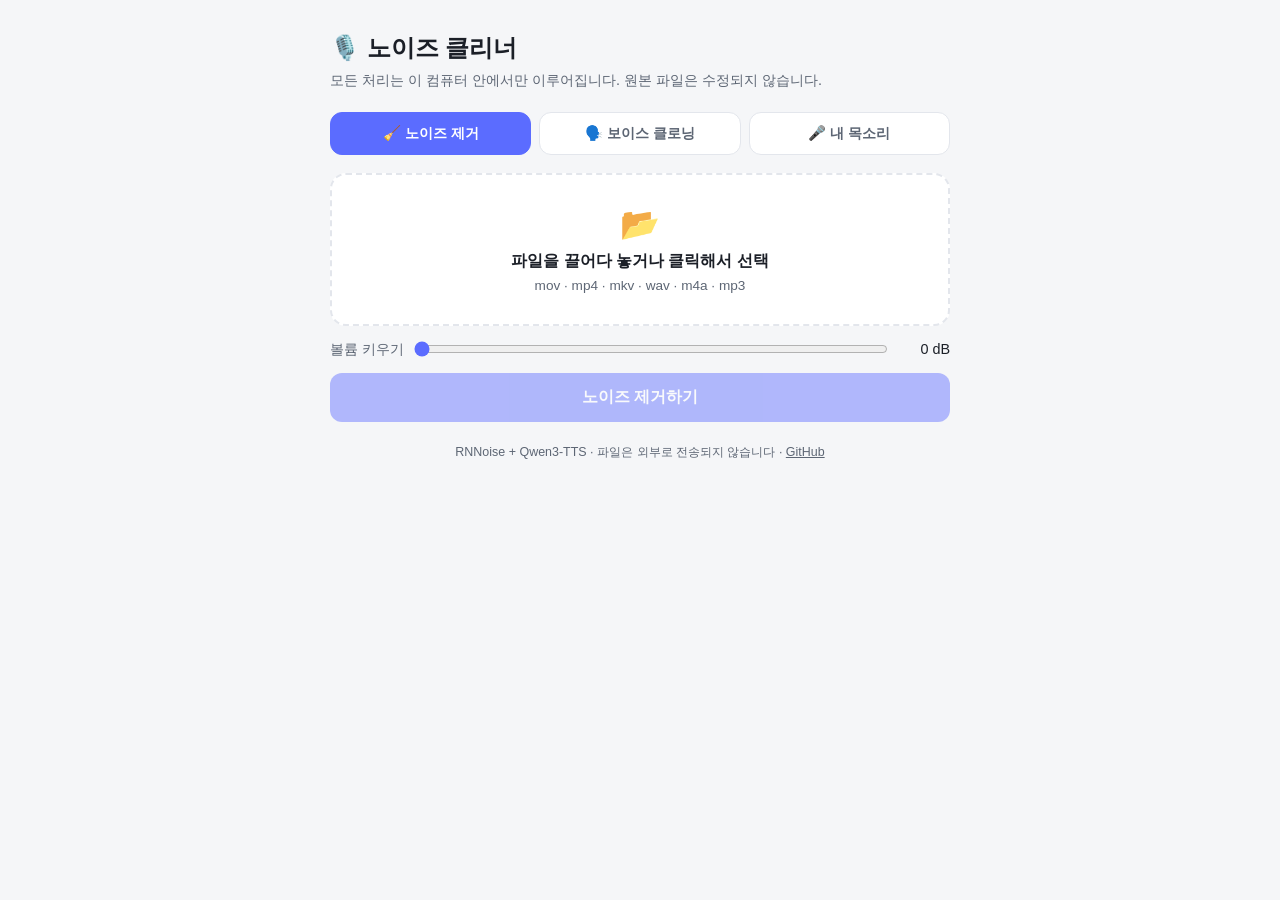
==== commit 2dc83ef9: "노이즈 제거 탭 UX: 비동기 잡 + A/B 비교 + 품질 리포트 + 작업 라이브러리 기존엔 15분 영상을 넣으면 스피너 하나로 몇 분을 기다렸다. 클로닝 탭에서 검증된 패턴을 동" ====
--- a/web/static/index.html
+++ b/web/static/index.html
@@ -108,6 +108,24 @@
   .plist-item .grow { flex: 1; }
   .mini { padding: 7px 12px; border-radius: 9px; border: 1px solid var(--line); background: var(--bg);
     color: var(--text); cursor: pointer; font-size: .82rem; }
+  /* 작업 라이브러리 */
+  .job-card { background: var(--card); border: 1px solid var(--line); border-radius: 14px;
+    padding: 14px; margin-top: 10px; }
+  .job-head { display: flex; align-items: flex-start; gap: 8px; }
+  .job-head .grow { flex: 1; min-width: 0; }
+  .job-title { font-weight: 600; font-size: .95rem; word-break: break-all; }
+  .ver { font-size: .7rem; color: var(--accent); border: 1px solid var(--accent);
+    border-radius: 6px; padding: 1px 6px; margin-left: 6px; white-space: nowrap; }
+  .icon-btn { border: 0; background: none; cursor: pointer; font-size: .9rem; color: var(--sub); padding: 2px 4px; }
+  .job-actions { display: flex; gap: 6px; flex-wrap: wrap; margin-top: 10px; }
+  .job-actions .mini { text-decoration: none; }
+  .para-item { border-top: 1px solid var(--line); padding: 10px 0 8px; font-size: .86rem; }
+  .para-item:first-child { border-top: 0; }
+  .paras { margin-top: 10px; border-top: 1px solid var(--line); }
+  /* 문단 진행 바 */
+  .bar { height: 6px; background: var(--line); border-radius: 4px; margin-top: 12px; overflow: hidden; }
+  .bar > div { height: 100%; background: var(--accent); transition: width .5s; }
+  .compose-note { margin-top: 10px; font-size: .8rem; color: var(--sub); }
 </style>
 </head>
 <body>
@@ -135,7 +153,29 @@
       <output id="dnBoostVal">0 dB</output>
     </div>
     <button class="go" id="dnGo" disabled>노이즈 제거하기</button>
-    <div class="status" id="dnStatus"></div>
+
+    <div id="dnJobPanel" style="display:none">
+      <div class="stages">
+        <div class="stage" id="dstg0">1. 오디오 추출</div>
+        <div class="stage" id="dstg1">2. 노이즈 제거</div>
+        <div class="stage" id="dstg2">3. 말끝 보호 블렌딩</div>
+        <div class="stage" id="dstg3">✓ 완성</div>
+      </div>
+      <div class="status" id="dnStatus"></div>
+      <div class="stats" id="dnReport" style="display:none"></div>
+      <div class="rec-controls" id="dnABRow" style="display:none">
+        <button id="abOrigBtn">🔈 원본</button>
+        <button id="abCleanBtn" class="recording">✨ 제거 후</button>
+      </div>
+      <audio id="dnAudio" controls style="display:none"></audio>
+      <a class="go secondary" id="dnDownload" style="display:none; text-align:center; text-decoration:none">⬇ 결과 파일 저장</a>
+    </div>
+
+    <div class="card" id="dnHistoryCard" style="display:none">
+      <h3>📚 작업 라이브러리</h3>
+      <p class="muted">같은 위치에서 원본↔제거 후를 번갈아 들으며 효과를 확인해 보세요.</p>
+      <div id="dnHistoryList"></div>
+    </div>
   </section>
 
   <!-- ===== 보이스 클로닝 ===== -->
@@ -146,7 +186,7 @@
       <span>또렷한 발화 10초 이상</span>
       <input type="file" id="clFile" accept=".mov,.mp4,.m4v,.mkv,.wav,.m4a,.mp3,.aac">
     </div>
-    <textarea id="clText" placeholder="이 목소리로 읽어줄 대본을 입력하세요 (2000자 이내)"></textarea>
+    <textarea id="clText" placeholder="이 목소리로 읽어줄 대본을 입력하세요 (최대 2만 자 — 긴 원고는 문단 단위로 자동 처리)"></textarea>
     <label class="chk"><input type="checkbox" id="clFast"> 빠른 모드 (1테이크, 품질 낮음)</label>
     <button class="go" id="clGo" disabled>이 목소리로 읽어주기</button>
 
@@ -157,13 +197,17 @@
         <div class="stage" id="stg2">3. 마무리 손질</div>
         <div class="stage" id="stg3">✓ 완성</div>
       </div>
+      <div class="bar" id="paraBar" style="display:none"><div id="paraFill" style="width:0%"></div></div>
       <div class="takes" id="takeCards"></div>
       <div class="status" id="clStatus"></div>
+      <div class="compose-note" id="composeNote"></div>
       <audio id="clAudio" controls style="display:none"></audio>
     </div>
 
     <div class="card" id="historyCard" style="display:none">
-      <h3>📼 최근 세션</h3>
+      <h3>📚 작업 라이브러리</h3>
+      <p class="muted">완성된 작업에서 바로 이어가세요 — 원고를 고쳐 다시 만들거나(🔁),
+      같은 설정으로 한 번 더 돌리거나(🎲), 마음에 안 드는 문단만 갈아끼울 수 있어요(📑).</p>
       <div id="historyList"></div>
     </div>
 
@@ -202,8 +246,21 @@
             <button id="playBtn" disabled>▶ 들어보기</button>
             <button id="nextBtn" disabled>다음 →</button>
           </div>
+          <p class="muted" style="margin-top:8px; text-align:center; cursor:pointer" id="skipRec">
+            녹음 없이 기존 파일로만 만들기 →</p>
           <div class="progress-dots" id="dots"></div>
           <div class="status" id="wizStatus"></div>
+        </div>
+        <div id="wizSourceStep" style="display:none">
+          <p class="muted">기존 영상·음성 파일이 있으면 함께 학습시킬 수 있어요 (선택).
+          유튜브 원본, 강의 녹음 등 — 목소리가 또렷한 파일일수록 좋습니다. 파일마다 앞 3분만 사용됩니다.</p>
+          <div class="drop" id="srcDrop" style="margin-top:12px; padding:18px;">
+            <strong>+ 파일 추가 (여러 개 가능)</strong>
+            <span>mov · mp4 · wav · m4a · mp3</span>
+            <input type="file" id="srcFile" multiple accept=".mov,.mp4,.m4v,.mkv,.wav,.m4a,.mp3,.aac">
+          </div>
+          <div id="srcList"></div>
+          <button class="go" id="wizBuild">프로필 만들기 →</button>
         </div>
         <div id="wizBuildStep" style="display:none">
           <div class="status" id="buildStatus"><span class="spinner"></span>업로드 및 분석 중…</div>
@@ -258,27 +315,166 @@
   drop.addEventListener('drop', ev => set(ev.dataTransfer.files[0]));
 }
 function setStatus(el, html, cls = '') { el.className = 'status ' + cls; el.innerHTML = html; }
-
-// ---- 노이즈 제거 (기존) ----
-let dnPicked = null;
+const esc = s => (s ?? '').toString().replace(/[&<>"']/g,
+  c => ({ '&': '&amp;', '<': '&lt;', '>': '&gt;', '"': '&quot;', "'": '&#39;' }[c]));
+const fmtSec = s => s >= 60 ? `${Math.floor(s / 60)}분 ${s % 60}초` : `${s}초`;
+
+// ---- 노이즈 제거 (비동기 잡 + A/B 비교 + 품질 리포트 + 라이브러리) ----
+let dnPicked = null, dnPollTimer = null;
 wireDrop('dnDrop', 'dnFile', 'dnLabel', '파일을 끌어다 놓거나 클릭해서 선택',
-  f => { dnPicked = f; $('dnGo').disabled = !f; });
+  f => {
+    dnPicked = f; $('dnGo').disabled = !f;
+    if (f) $('dnLabel').textContent = `${f.name} (${(f.size / 1e6).toFixed(1)}MB)`;
+  });
 $('dnBoost').addEventListener('input', () => $('dnBoostVal').textContent = $('dnBoost').value + ' dB');
+
+function abSwitch(audio, url, origBtn, cleanBtn, isClean) {
+  if (!audio.src.endsWith(url)) {
+    const t = audio.currentTime, playing = !audio.paused;
+    audio.src = url;
+    audio.preload = 'auto';
+    audio.onloadedmetadata = () => {
+      audio.currentTime = Math.min(t, audio.duration || t);
+      if (playing) audio.play();
+      audio.onloadedmetadata = null;
+    };
+    audio.load();  // preload=none이어도 즉시 메타데이터를 불러오게
+  }
+  origBtn.classList.toggle('recording', !isClean);
+  cleanBtn.classList.toggle('recording', isClean);
+}
+
+function setDnStages(n) {
+  for (let i = 0; i < 4; i++) {
+    const el = $('dstg' + i);
+    el.className = 'stage' + (i < n ? ' done' : i === n ? ' on' : '');
+  }
+}
+const DN_STAGE_IDX = { extract: 0, denoise: 1, blend: 2, remux: 2, preview: 2, report: 2 };
+const DN_STAGE_MSG = {
+  extract: '영상에서 오디오를 추출하는 중…',
+  denoise: 'AI가 노이즈를 제거하는 중 (보호 패스 + 풀억제 패스)…',
+  blend: '말끝을 보호하며 두 패스를 합치는 중…',
+  remux: '영상과 새 오디오를 재결합하는 중…',
+  preview: '미리듣기를 준비하는 중…',
+  report: '품질을 실측하는 중…' };
+
+function renderDnReport(el, r, job) {
+  const okLoss = r.speech_loss_pct <= 1;
+  const speed = job.duration && job.elapsed_sec ? (job.duration / job.elapsed_sec).toFixed(1) : null;
+  el.style.display = 'grid';
+  el.innerHTML = `
+    <div class="stat"><b style="color:${okLoss ? 'var(--ok)' : 'var(--err)'}">${r.speech_loss_pct}%</b><span>발화 손실 ${okLoss ? '✓ 말끝 보존' : '⚠︎'}</span></div>
+    <div class="stat"><b>-${r.pause_supp_db}dB</b><span>무음 소음 억제</span></div>
+    <div class="stat"><b>${speed ? speed + '×' : (job.elapsed_sec ?? '-') + 's'}</b><span>실시간 대비 속도</span></div>`;
+}
+
 $('dnGo').onclick = async () => {
   $('dnGo').disabled = true;
-  setStatus($('dnStatus'), '<span class="spinner"></span>처리 중…');
+  $('dnJobPanel').style.display = 'block';
+  $('dnReport').style.display = 'none'; $('dnABRow').style.display = 'none';
+  $('dnAudio').style.display = 'none'; $('dnDownload').style.display = 'none';
+  setDnStages(0);
+  setStatus($('dnStatus'), '<span class="spinner"></span>업로드 중…');
   const fd = new FormData();
   fd.append('file', dnPicked); fd.append('boost', $('dnBoost').value);
   try {
-    const res = await fetch('/api/denoise', { method: 'POST', body: fd });
-    if (!res.ok) throw new Error((await res.json().catch(() => ({}))).error || '오류');
-    const blob = await res.blob();
-    const a = document.createElement('a');
-    a.href = URL.createObjectURL(blob); a.download = 'clean_' + dnPicked.name; a.click();
-    setStatus($('dnStatus'), '✅ 완료! 다운로드 폴더를 확인하세요', 'ok');
-  } catch (e) { setStatus($('dnStatus'), '❌ ' + e.message, 'err'); }
-  finally { $('dnGo').disabled = false; }
-};
+    const { job_id } = await api('/api/dnjobs', { method: 'POST', body: fd });
+    dnPoll(job_id);
+  } catch (e) {
+    setStatus($('dnStatus'), '❌ ' + e.message, 'err');
+    $('dnGo').disabled = !dnPicked;
+  }
+};
+
+function dnPoll(jid) {
+  clearInterval(dnPollTimer);
+  dnPollTimer = setInterval(async () => {
+    try {
+      const job = await api('/api/dnjobs/' + jid);
+      const elapsed = job.started_ts
+        ? ` (경과 ${fmtSec(Math.max(0, Math.round(Date.now() / 1000 - job.started_ts)))}${job.duration ? ' / 파일 ' + fmtSec(Math.round(job.duration)) : ''})` : '';
+      if (job.status === 'running') {
+        setDnStages(DN_STAGE_IDX[job.stage] ?? 0);
+        setStatus($('dnStatus'), `<span class="spinner"></span>${DN_STAGE_MSG[job.stage] || '처리 중…'}${elapsed}`);
+      } else if (job.status === 'done') {
+        clearInterval(dnPollTimer);
+        setDnStages(4); $('dstg3').classList.add('done');
+        setStatus($('dnStatus'), `✅ 완성! ${fmtSec(job.elapsed_sec)} 걸렸어요 — 아래에서 원본과 비교해 들어보세요`, 'ok');
+        if (job.report) renderDnReport($('dnReport'), job.report, job);
+        $('dnABRow').style.display = 'flex';
+        const audio = $('dnAudio');
+        audio.style.display = 'block';
+        audio.src = `/api/dnjobs/${jid}/audio/clean`;
+        $('abOrigBtn').onclick = () => abSwitch(audio, `/api/dnjobs/${jid}/audio/orig`, $('abOrigBtn'), $('abCleanBtn'), false);
+        $('abCleanBtn').onclick = () => abSwitch(audio, `/api/dnjobs/${jid}/audio/clean`, $('abOrigBtn'), $('abCleanBtn'), true);
+        $('abOrigBtn').classList.remove('recording'); $('abCleanBtn').classList.add('recording');
+        const dl = $('dnDownload');
+        dl.style.display = 'block'; dl.href = `/api/dnjobs/${jid}/file`; dl.download = job.out_name || '';
+        $('dnGo').disabled = !dnPicked;
+        loadDnHistory();
+      } else if (job.status === 'error') {
+        clearInterval(dnPollTimer);
+        setStatus($('dnStatus'), '❌ ' + (job.error || '실패'), 'err');
+        $('dnGo').disabled = !dnPicked;
+      }
+    } catch {}
+  }, 1200);
+}
+
+let DNLIB = {};
+function dnCard(j) {
+  const done = j.status === 'done';
+  const r = j.report || {};
+  const meta = [j.created, j.engine, j.boost ? `+${j.boost}dB` : '',
+    j.duration ? fmtSec(Math.round(j.duration)) : '', j.size_mb ? j.size_mb + 'MB' : '',
+    j.status === 'error' ? '❌ 실패' : (!done ? '⏳ 진행 중' : '')].filter(Boolean).join(' · ');
+  return `<div class="job-card">
+    <div class="job-head">
+      <div class="grow">
+        <div class="job-title">🧹 ${esc(j.title)}</div>
+        <div class="muted">${meta}</div>
+        ${done && r.speech_loss_pct != null ? `<div class="muted">발화 손실 ${r.speech_loss_pct}%${r.speech_loss_pct <= 1 ? ' ✓' : ' ⚠︎'} · 무음 억제 -${r.pause_supp_db}dB</div>` : ''}
+      </div>
+      <button class="icon-btn" title="삭제" onclick="deleteDnJob('${j.id}')">🗑</button>
+    </div>
+    ${done ? `<audio id="dnaud-${j.id}" controls preload="none" src="/api/dnjobs/${j.id}/audio/clean"></audio>
+    <div class="job-actions">
+      <button class="mini" id="dnab-o-${j.id}" onclick="dnCardAB('${j.id}', false)">🔈 원본</button>
+      <button class="mini" id="dnab-c-${j.id}" onclick="dnCardAB('${j.id}', true)" style="border-color:var(--accent)">✨ 제거 후</button>
+      <a class="mini" href="/api/dnjobs/${j.id}/file" download>⬇ 결과 저장</a>
+    </div>` : ''}
+  </div>`;
+}
+async function loadDnHistory() {
+  try {
+    const { items } = await api('/api/dnjobs');
+    if (!items.length) { $('dnHistoryCard').style.display = 'none'; return; }
+    DNLIB = {}; items.forEach(j => DNLIB[j.id] = j);
+    $('dnHistoryCard').style.display = 'block';
+    $('dnHistoryList').innerHTML = items.map(dnCard).join('');
+  } catch {}
+}
+window.dnCardAB = (id, clean) => {
+  const a = $('dnaud-' + id);
+  const o = $('dnab-o-' + id), c = $('dnab-c-' + id);
+  const url = `/api/dnjobs/${id}/audio/${clean ? 'clean' : 'orig'}`;
+  if (!a.src.endsWith(url)) {
+    const t = a.currentTime, playing = !a.paused;
+    a.src = url;
+    a.preload = 'auto';
+    a.onloadedmetadata = () => { a.currentTime = Math.min(t, a.duration || t); if (playing || t === 0) a.play(); a.onloadedmetadata = null; };
+    a.load();  // preload=none이어도 즉시 메타데이터를 불러오게
+  } else if (a.paused) a.play();
+  o.style.borderColor = clean ? '' : 'var(--accent)';
+  c.style.borderColor = clean ? 'var(--accent)' : '';
+};
+window.deleteDnJob = async id => {
+  if (!confirm('이 작업을 삭제할까요? 결과 파일도 함께 지워져요.')) return;
+  await api('/api/dnjobs/' + id, { method: 'DELETE' });
+  loadDnHistory();
+};
+loadDnHistory();
 
 // ---- 보이스 클로닝 (프로필 + 비동기 작업 + 시각화) ----
 let clPicked = null, pollTimer = null;
@@ -315,11 +511,17 @@
   }
 }
 function renderTakes(takes) {
-  let bestIdx = -1, bestSel = -1e9;
-  takes.forEach((t, i) => { if (t.sel > bestSel) { bestSel = t.sel; bestIdx = i; } });
-  $('takeCards').innerHTML = takes.map((t, i) => `
-    <div class="take${i === bestIdx ? ' best' : ''}">
-      <div class="sub2">테이크 ${t.i}${i === bestIdx ? ' 👑' : ''}</div>
+  // 문단별로 최고 테이크 표시 (문단이 진행 단위)
+  const byPara = {};
+  takes.forEach((t, i) => { (byPara[t.para || 1] ||= []).push([t, i]); });
+  for (const g of Object.values(byPara)) {
+    let best = -1e9, bi = -1;
+    g.forEach(([t, i]) => { if (t.sel > best) { best = t.sel; bi = i; } });
+    g.forEach(([t, i]) => t._best = (i === bi));
+  }
+  $('takeCards').innerHTML = takes.map(t => `
+    <div class="take${t._best ? ' best' : ''}">
+      <div class="sub2">${t.para ? `문단${t.para}·` : ''}테이크 ${t.i}${t._best ? ' 👑' : ''}</div>
       <div class="score">${t.pns}</div>
       <div class="sub2">끝음 ${t.ending} · 강약 ${t.stress}<br>속도 ${t.rate}/s</div>
     </div>`).join('');
@@ -329,6 +531,7 @@
   $('clGo').disabled = true;
   $('jobPanel').style.display = 'block';
   $('takeCards').innerHTML = ''; $('clAudio').style.display = 'none';
+  $('composeNote').textContent = ''; $('paraBar').style.display = 'none';
   setStages(0);
   setStatus($('clStatus'), '<span class="spinner"></span>참조 목소리 분석 중…');
   const fd = new FormData();
@@ -351,16 +554,31 @@
     try {
       const job = await api('/api/jobs/' + jobId);
       if (job.takes?.length) renderTakes(job.takes);
+      const elapsed = job.started_ts
+        ? ` · 경과 ${fmtSec(Math.max(0, Math.round(Date.now() / 1000 - job.started_ts)))}` : '';
+      if (job.paragraph && job.status === 'generating') {  // 문단 진행 바
+        $('paraBar').style.display = 'block';
+        $('paraFill').style.width = Math.round((job.paragraph.i - 1) / job.paragraph.n * 100) + '%';
+      }
       if (job.status === 'preparing') {
         setStages(0);
         setStatus($('clStatus'), '<span class="spinner"></span>참조 목소리 분석 중… (노이즈 제거 → 최적 구간 선택 → 받아쓰기)');
       } else if (job.status === 'generating') {
         setStages(job.stage === 'post' ? 2 : 1);
-        setStatus($('clStatus'), `<span class="spinner"></span>${job.stage === 'post' ? '호흡·강세·음량 마무리 중…' : '테이크 오디션 중 — 억양·호흡·끝음·강약을 채점해 최고를 뽑습니다 (' + job.stage + ')'}`);
+        const para = job.paragraph ? `문단 ${job.paragraph.i}/${job.paragraph.n} · ` : '';
+        setStatus($('clStatus'), `<span class="spinner"></span>${job.stage === 'post' ? '호흡·강세·음량 마무리 중…' : para + '테이크 오디션 중 — 억양·호흡·끝음·강약을 채점해 최고를 뽑습니다 (' + job.stage + ')'}${elapsed}`);
       } else if (job.status === 'done') {
         clearInterval(pollTimer);
         setStages(4); $('stg3').classList.add('done');
-        setStatus($('clStatus'), `✅ 완성! 최종 운율 점수 ${job.pns ?? '-'}`, 'ok');
+        $('paraBar').style.display = 'none';
+        const extra = [job.pns != null ? `운율 점수 ${job.pns}` : '',
+                       job.elapsed_sec ? fmtSec(job.elapsed_sec) : '',
+                       job.rtf ? `RTF ${job.rtf}` : ''].filter(Boolean).join(' · ');
+        setStatus($('clStatus'), `✅ 완성! ${extra}`, 'ok');
+        if (job.composed?.length) {
+          $('composeNote').textContent = '🧩 문장 조합: 문장마다 최고 테이크를 골라 이어붙였어요 — '
+            + job.composed.map(c => (c || []).join('·')).join(' | ');
+        }
         const audio = $('clAudio');
         audio.src = '/api/jobs/' + jobId + '/audio';
         audio.style.display = 'block';
@@ -368,6 +586,7 @@
         loadHistory();
       } else if (job.status === 'error') {
         clearInterval(pollTimer);
+        $('paraBar').style.display = 'none';
         setStatus($('clStatus'), '❌ ' + (job.error || '실패'), 'err');
         $('clGo').disabled = false; clReady();
       }
@@ -375,29 +594,128 @@
   }, 1500);
 }
 
+// ---- 작업 라이브러리: 재생·다운로드·이어서 작업·재실행·문단 재생성 ----
+let LIB = {}, openParas = new Set();
+
+function verBadge(j) {
+  if (!j.version || j.version <= 1) return '';
+  const why = j.parent?.kind === 'paragraph' ? ` · 문단${(j.parent.index ?? 0) + 1} 재생성` : '';
+  return `<span class="ver">v${j.version}${why}</span>`;
+}
+
+function jobCard(j) {
+  const done = j.status === 'done';
+  const metaLine = [j.created, j.profile ? '프로필 ' + esc(j.profile) : '파일 업로드',
+    done && j.pns != null ? 'PNS ' + j.pns : '', done && j.rtf ? 'RTF ' + j.rtf : '',
+    j.status === 'error' ? '❌ 실패' : (!done ? '⏳ 진행 중' : '')].filter(Boolean).join(' · ');
+  const paras = (j.paragraphs || []);
+  return `<div class="job-card">
+    <div class="job-head">
+      <div class="grow">
+        <div class="job-title">${esc(j.title || (j.text || '').slice(0, 24))}${verBadge(j)}</div>
+        <div class="muted">${metaLine}</div>
+      </div>
+      <button class="icon-btn" title="이름 바꾸기" onclick="renameJob('${j.id}')">✏️</button>
+      <button class="icon-btn" title="삭제" onclick="deleteJob('${j.id}')">🗑</button>
+    </div>
+    ${done ? `<audio id="aud-${j.id}" controls preload="none" src="/api/jobs/${j.id}/audio"></audio>
+    <div class="job-actions">
+      <button class="mini" onclick="remixJob('${j.id}')">🔁 이어서 작업</button>
+      ${j.profile_id ? `<button class="mini" onclick="rerunJob('${j.id}')">🎲 같은 설정으로 다시</button>` : ''}
+      <a class="mini" href="/api/jobs/${j.id}/audio" download="${esc(j.title || '클론낭독')}.wav">⬇ 저장</a>
+      ${paras.length ? `<button class="mini" onclick="toggleParas('${j.id}')">📑 문단 ${paras.length}개</button>` : ''}
+    </div>
+    ${paras.length ? `<div class="paras" id="paras-${j.id}" style="display:${openParas.has(j.id) ? 'block' : 'none'}">
+      ${paras.map((p, i) => `<div class="para-item">
+        <div>${i + 1}. ${esc((p.text || '').slice(0, 64))}${(p.text || '').length > 64 ? '…' : ''}</div>
+        <div class="muted">PNS ${p.pns ?? '-'} · ${p.start}s ~ ${p.end}s</div>
+        <div class="job-actions">
+          <button class="mini" onclick="playPara('${j.id}',${i})">▶ 이 문단 듣기</button>
+          ${j.profile_id ? `<button class="mini" onclick="regenPara('${j.id}',${i})">🔄 이 문단만 다시 생성</button>` : ''}
+        </div></div>`).join('')}
+    </div>` : ''}` : ''}
+  </div>`;
+}
+
 async function loadHistory() {
   try {
     const { items } = await api('/api/history');
     if (!items.length) { $('historyCard').style.display = 'none'; return; }
+    LIB = {}; items.forEach(j => LIB[j.id] = j);
     $('historyCard').style.display = 'block';
-    $('historyList').innerHTML = items.map(j => `
-      <div class="plist-item">
-        <div class="grow">
-          <div>${(j.text || '').slice(0, 30)}${(j.text || '').length > 30 ? '…' : ''}</div>
-          <div class="muted">${j.created} · ${j.profile ? '프로필 ' + j.profile : '파일 업로드'} ·
-            ${j.status === 'done' ? 'PNS ' + (j.pns ?? '-') : j.status}</div>
-        </div>
-        ${j.status === 'done' ? `<button class="mini" onclick="playHistory('${j.id}')">▶ 재생</button>
-        <a class="mini" href="/api/jobs/${j.id}/audio" download="클론낭독_${j.id}.wav">↓</a>` : ''}
-      </div>`).join('');
+    $('historyList').innerHTML = items.map(jobCard).join('');
   } catch {}
 }
-window.playHistory = id => {
-  const audio = $('clAudio');
+window.toggleParas = id => {
+  const el = $('paras-' + id);
+  const show = el.style.display === 'none';
+  el.style.display = show ? 'block' : 'none';
+  show ? openParas.add(id) : openParas.delete(id);
+};
+window.playPara = (id, i) => {
+  const p = LIB[id]?.paragraphs?.[i]; if (!p) return;
+  const a = $('aud-' + id);
+  a.currentTime = p.start;
+  a.play();
+  a.ontimeupdate = () => { if (a.currentTime >= p.end) { a.pause(); a.ontimeupdate = null; } };
+};
+window.regenPara = async (id, i) => {
+  try {
+    const { job_id } = await api(`/api/jobs/${id}/regen`, { method: 'POST',
+      headers: { 'Content-Type': 'application/json' },
+      body: JSON.stringify({ paragraph: i }) });
+    $('jobPanel').style.display = 'block';
+    $('takeCards').innerHTML = ''; $('composeNote').textContent = '';
+    $('clAudio').style.display = 'none';
+    setStages(1);
+    setStatus($('clStatus'), `<span class="spinner"></span>문단 ${i + 1}만 다시 생성 중 — 완성되면 새 버전(v${(LIB[id]?.version || 1) + 1})으로 저장돼요`);
+    window.scrollTo({ top: 0, behavior: 'smooth' });
+    poll(job_id);
+  } catch (e) { alert('문단 재생성 실패: ' + e.message); }
+};
+window.remixJob = id => {
+  const j = LIB[id]; if (!j) return;
+  $('clText').value = j.text || '';
+  if (j.profile_id) { $('clSource').value = j.profile_id; onSourceChange(); }
+  $('clFast').checked = !!j.settings?.fast;
+  clReady();
+  window.scrollTo({ top: 0, behavior: 'smooth' });
   $('jobPanel').style.display = 'block';
-  audio.src = '/api/jobs/' + id + '/audio';
-  audio.style.display = 'block';
-  audio.play();
+  $('takeCards').innerHTML = ''; $('composeNote').textContent = '';
+  setStages(-1);
+  setStatus($('clStatus'), '✏️ 원고를 불러왔어요 — 수정한 뒤 "이 목소리로 읽어주기"를 누르면 새 작업으로 만들어져요');
+};
+window.rerunJob = async id => {
+  const j = LIB[id]; if (!j?.profile_id) return;
+  const fd = new FormData();
+  fd.append('text', j.text); fd.append('fast', j.settings?.fast ? '1' : '0');
+  fd.append('profile_id', j.profile_id);
+  if (j.settings?.takes) fd.append('takes', j.settings.takes);
+  fd.append('title', (j.title || '') + ' (다시)');
+  try {
+    const { job_id } = await api('/api/jobs', { method: 'POST', body: fd });
+    $('jobPanel').style.display = 'block';
+    $('takeCards').innerHTML = ''; $('composeNote').textContent = '';
+    $('clAudio').style.display = 'none';
+    setStages(1);
+    window.scrollTo({ top: 0, behavior: 'smooth' });
+    poll(job_id);
+  } catch (e) { alert('재실행 실패: ' + e.message); }
+};
+window.renameJob = async id => {
+  const t = prompt('작업 이름', LIB[id]?.title || '');
+  if (!t?.trim()) return;
+  try {
+    await api('/api/history/' + id, { method: 'PATCH',
+      headers: { 'Content-Type': 'application/json' },
+      body: JSON.stringify({ title: t.trim() }) });
+    loadHistory();
+  } catch (e) { alert('이름 변경 실패: ' + e.message); }
+};
+window.deleteJob = async id => {
+  if (!confirm('이 작업을 삭제할까요? 오디오도 함께 지워져요.')) return;
+  await api('/api/history/' + id, { method: 'DELETE' });
+  loadHistory();
 };
 
 // ---- 내 목소리: 프로필 목록 + 녹음 위저드 ----
@@ -422,9 +740,16 @@
 
 let GUIDE = [], recIdx = 0, blobs = [], mediaRec = null, chunks = [], audioCtx = null, meterRAF = null;
 
+$('skipRec')?.addEventListener('click', () => {
+  $('wizRecStep').style.display = 'none';
+  $('wizSourceStep').style.display = 'block';
+  $('wizTitle').textContent = '소스 파일 추가';
+});
+
 $('wizStart').onclick = async () => {
   const { sentences } = await api('/api/guide');
   GUIDE = sentences; recIdx = 0; blobs = new Array(GUIDE.length).fill(null);
+  srcFiles = []; renderSrcList();
   $('wizard').style.display = 'block';
   $('wizStart').style.display = 'none';
   $('wizNameStep').style.display = 'block';
@@ -506,24 +831,61 @@
   a.play();
 };
 
-$('nextBtn').onclick = async () => {
+$('nextBtn').onclick = () => {
   if (recIdx < GUIDE.length - 1) { recIdx++; showSentence(); return; }
-  // 전부 녹음됨 → 업로드 & 분석
+  // 전부 녹음됨 → 추가 소스 단계
   $('wizRecStep').style.display = 'none';
+  $('wizSourceStep').style.display = 'block';
+  $('wizTitle').textContent = '추가 소스 (선택)';
+};
+
+// ---- 추가 소스: 파일 + 소스별 노이즈 제거 선택 ----
+let srcFiles = []; // {file, denoise}
+$('srcDrop').addEventListener('click', () => $('srcFile').click());
+$('srcFile').addEventListener('change', () => {
+  for (const f of $('srcFile').files) srcFiles.push({ file: f, denoise: true });
+  $('srcFile').value = '';
+  renderSrcList();
+});
+function renderSrcList() {
+  $('srcList').innerHTML = srcFiles.map((s, i) => `
+    <div class="plist-item">
+      <div class="grow">
+        <div>📄 ${s.file.name}</div>
+        <label class="chk" style="margin-top:4px">
+          <input type="checkbox" ${s.denoise ? 'checked' : ''} onchange="toggleSrcDn(${i}, this.checked)">
+          🧹 이 파일에 노이즈 제거 적용</label>
+      </div>
+      <button class="mini" onclick="removeSrc(${i})">삭제</button>
+    </div>`).join('');
+}
+window.toggleSrcDn = (i, v) => { srcFiles[i].denoise = v; };
+window.removeSrc = i => { srcFiles.splice(i, 1); renderSrcList(); };
+
+$('wizBuild').onclick = async () => {
+  $('wizSourceStep').style.display = 'none';
   $('wizBuildStep').style.display = 'block';
   $('wizTitle').textContent = '프로필 만드는 중';
   try {
     const meta = await api('/api/profiles', { method: 'POST',
       headers: { 'Content-Type': 'application/json' },
       body: JSON.stringify({ name: $('wizName').value }) });
-    for (let i = 0; i < blobs.length; i++) {
-      setStatus($('buildStatus'), `<span class="spinner"></span>녹음 업로드 중… (${i + 1}/${blobs.length})`);
+    const recs = blobs.filter(Boolean);
+    for (let i = 0; i < recs.length; i++) {
+      setStatus($('buildStatus'), `<span class="spinner"></span>녹음 업로드 중… (${i + 1}/${recs.length})`);
       const fd = new FormData();
-      fd.append('audio', blobs[i], `${i}.webm`); fd.append('idx', i);
+      fd.append('audio', recs[i], `${i}.webm`); fd.append('idx', i);
       await api(`/api/profiles/${meta.id}/recordings`, { method: 'POST', body: fd });
     }
+    for (let i = 0; i < srcFiles.length; i++) {
+      setStatus($('buildStatus'), `<span class="spinner"></span>소스 파일 업로드 중… (${i + 1}/${srcFiles.length})`);
+      const fd = new FormData();
+      fd.append('audio', srcFiles[i].file);
+      fd.append('denoise', srcFiles[i].denoise ? '1' : '0');
+      await api(`/api/profiles/${meta.id}/sources`, { method: 'POST', body: fd });
+    }
     const useDenoise = $('wizDenoise').checked;
-    setStatus($('buildStatus'), `<span class="spinner"></span>목소리 분석 중… (${useDenoise ? '노이즈 제거 → ' : ''}최적 구간 선택 → 받아쓰기 → 억양·호흡·강세 분석, 약 1분)`);
+    setStatus($('buildStatus'), `<span class="spinner"></span>목소리 분석 중… (소스별 전처리 → 병합 → 최적 구간 선택 → 받아쓰기 → 억양·호흡·강세 분석, 약 1~2분)`);
     const built = await api(`/api/profiles/${meta.id}/build`, { method: 'POST',
       headers: { 'Content-Type': 'application/json' },
       body: JSON.stringify({ denoise: useDenoise ? '1' : '0' }) });
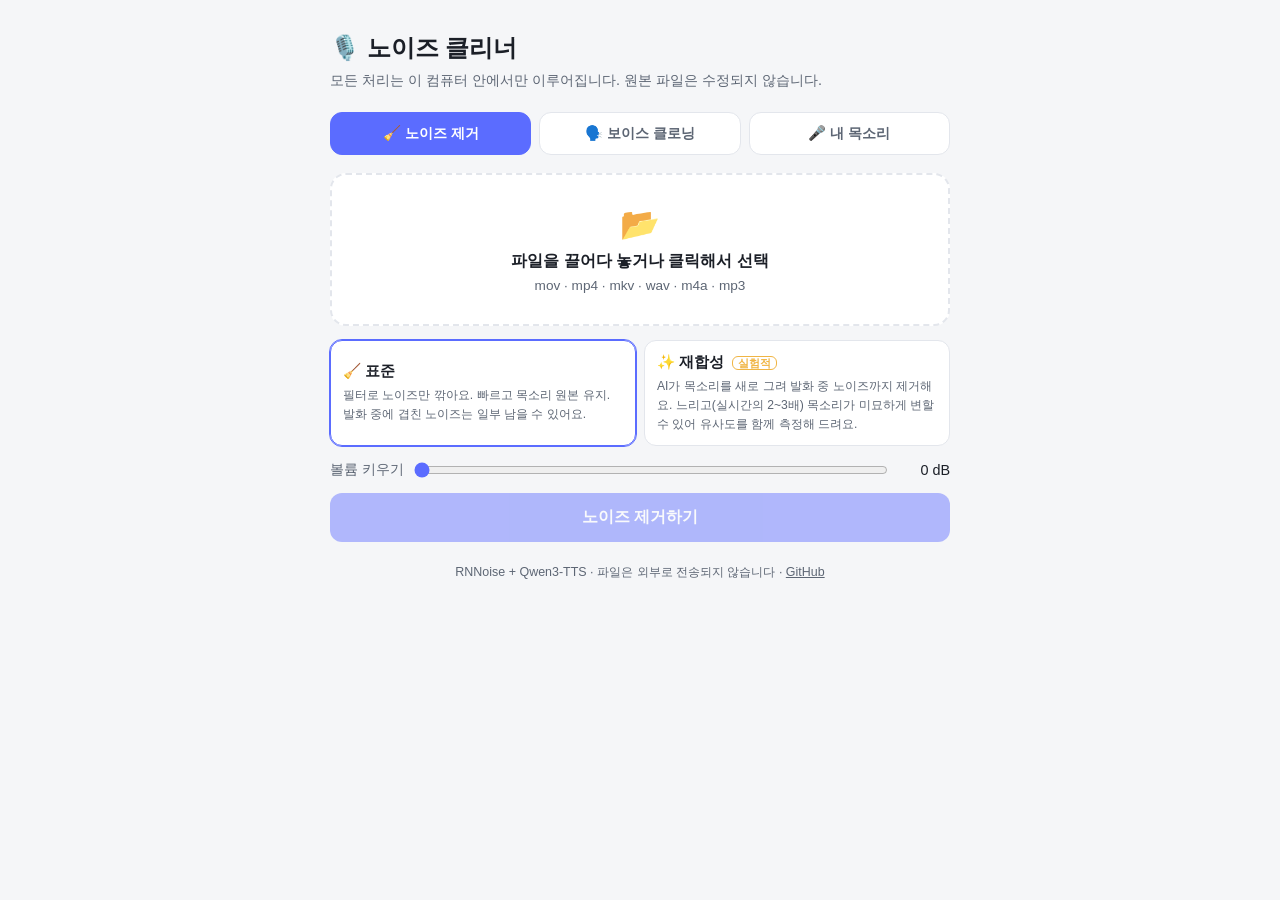
==== commit 6232fedd: "재합성 모드: 발화 중 노이즈까지 제거하는 생성형 복원 (mode 파라미터) 리서치 결론(디퓨전/재합성/PSE 중 로컬 실행 가능한 것) 반영 — resemble-enhance를 " ====
--- a/web/static/index.html
+++ b/web/static/index.html
@@ -122,6 +122,16 @@
   .para-item { border-top: 1px solid var(--line); padding: 10px 0 8px; font-size: .86rem; }
   .para-item:first-child { border-top: 0; }
   .paras { margin-top: 10px; border-top: 1px solid var(--line); }
+  /* 처리 방식 선택 */
+  .mode-row { display: flex; gap: 8px; margin-top: 14px; }
+  .mode-btn { flex: 1; text-align: left; padding: 12px; border: 1px solid var(--line);
+    border-radius: 12px; background: var(--card); color: var(--sub); cursor: pointer; font: inherit; }
+  .mode-btn b { display: block; color: var(--text); font-size: .92rem; margin-bottom: 4px; }
+  .mode-btn b em { font-style: normal; font-size: .7rem; color: var(--warn);
+    border: 1px solid var(--warn); border-radius: 6px; padding: 0 5px; margin-left: 4px; }
+  .mode-btn span { font-size: .76rem; line-height: 1.5; }
+  .mode-btn.active { border-color: var(--accent); outline: 1px solid var(--accent); }
+  .mode-btn:disabled { opacity: .45; cursor: default; }
   /* 문단 진행 바 */
   .bar { height: 6px; background: var(--line); border-radius: 4px; margin-top: 12px; overflow: hidden; }
   .bar > div { height: 100%; background: var(--accent); transition: width .5s; }
@@ -146,6 +156,15 @@
       <strong id="dnLabel">파일을 끌어다 놓거나 클릭해서 선택</strong>
       <span>mov · mp4 · mkv · wav · m4a · mp3</span>
       <input type="file" id="dnFile" accept=".mov,.mp4,.m4v,.mkv,.wav,.m4a,.mp3,.aac">
+    </div>
+    <div class="mode-row" id="dnModeRow">
+      <button class="mode-btn active" id="modeStandard">
+        <b>🧹 표준</b><span>필터로 노이즈만 깎아요. 빠르고 목소리 원본 유지.
+        발화 중에 겹친 노이즈는 일부 남을 수 있어요.</span></button>
+      <button class="mode-btn" id="modeResynth">
+        <b>✨ 재합성 <em>실험적</em></b><span>AI가 목소리를 새로 그려
+        발화 중 노이즈까지 제거해요. 느리고(실시간의 2~3배) 목소리가 미묘하게
+        변할 수 있어 유사도를 함께 측정해 드려요.</span></button>
     </div>
     <div class="row">
       <label for="dnBoost">볼륨 키우기</label>
@@ -328,6 +347,23 @@
   });
 $('dnBoost').addEventListener('input', () => $('dnBoostVal').textContent = $('dnBoost').value + ' dB');
 
+// 처리 방식 선택 (표준 필터 vs 생성형 재합성)
+let dnMode = 'standard';
+function setDnMode(m) {
+  dnMode = m;
+  $('modeStandard').classList.toggle('active', m === 'standard');
+  $('modeResynth').classList.toggle('active', m === 'resynth');
+}
+$('modeStandard').onclick = () => setDnMode('standard');
+$('modeResynth').onclick = () => setDnMode('resynth');
+fetch('/api/health').then(r => r.json()).then(h => {
+  if (!h.resynth) {
+    $('modeResynth').disabled = true;
+    $('modeResynth').querySelector('span').textContent =
+      '미설치 — 터미널에서 bash scripts/install_resynth.sh 실행 후 서버를 재시작하세요.';
+  }
+}).catch(() => {});
+
 function abSwitch(audio, url, origBtn, cleanBtn, isClean) {
   if (!audio.src.endsWith(url)) {
     const t = audio.currentTime, playing = !audio.paused;
@@ -350,23 +386,32 @@
     el.className = 'stage' + (i < n ? ' done' : i === n ? ' on' : '');
   }
 }
-const DN_STAGE_IDX = { extract: 0, denoise: 1, blend: 2, remux: 2, preview: 2, report: 2 };
+const DN_STAGE_IDX = { extract: 0, denoise: 1, resynth: 1, blend: 2, remux: 2, preview: 2, report: 2 };
 const DN_STAGE_MSG = {
   extract: '영상에서 오디오를 추출하는 중…',
   denoise: 'AI가 노이즈를 제거하는 중 (보호 패스 + 풀억제 패스)…',
+  resynth: 'AI가 목소리를 새로 그리는 중 (재합성 — 시간이 걸려요)…',
   blend: '말끝을 보호하며 두 패스를 합치는 중…',
   remux: '영상과 새 오디오를 재결합하는 중…',
   preview: '미리듣기를 준비하는 중…',
   report: '품질을 실측하는 중…' };
 
+function setDnStageLabels(mode) {  // 파이프라인 단계를 모드에 맞게 표시
+  $('dstg1').textContent = mode === 'resynth' ? '2. 재합성 (목소리 다시 그리기)' : '2. 노이즈 제거';
+  $('dstg2').textContent = mode === 'resynth' ? '3. 재결합·유사도 검증' : '3. 말끝 보호 블렌딩';
+}
+
 function renderDnReport(el, r, job) {
   const okLoss = r.speech_loss_pct <= 1;
   const speed = job.duration && job.elapsed_sec ? (job.duration / job.elapsed_sec).toFixed(1) : null;
+  const okSim = r.sim != null && r.sim >= 0.85;
   el.style.display = 'grid';
-  el.innerHTML = `
-    <div class="stat"><b style="color:${okLoss ? 'var(--ok)' : 'var(--err)'}">${r.speech_loss_pct}%</b><span>발화 손실 ${okLoss ? '✓ 말끝 보존' : '⚠︎'}</span></div>
-    <div class="stat"><b>-${r.pause_supp_db}dB</b><span>무음 소음 억제</span></div>
-    <div class="stat"><b>${speed ? speed + '×' : (job.elapsed_sec ?? '-') + 's'}</b><span>실시간 대비 속도</span></div>`;
+  el.innerHTML = [
+    r.speech_loss_pct != null ? `<div class="stat"><b style="color:${okLoss ? 'var(--ok)' : 'var(--err)'}">${r.speech_loss_pct}%</b><span>발화 손실 ${okLoss ? '✓ 말끝 보존' : '⚠︎'}</span></div>` : '',
+    r.pause_supp_db != null ? `<div class="stat"><b>-${r.pause_supp_db}dB</b><span>무음 소음 억제</span></div>` : '',
+    `<div class="stat"><b>${speed ? speed + '×' : (job.elapsed_sec ?? '-') + 's'}</b><span>실시간 대비 속도</span></div>`,
+    r.sim != null ? `<div class="stat"><b style="color:${okSim ? 'var(--ok)' : 'var(--err)'}">${r.sim}</b><span>목소리 유사도 ${okSim ? '✓ 같은 목소리' : '⚠︎ 변형 의심'}</span></div>` : ''
+  ].filter(Boolean).join('');
 }
 
 $('dnGo').onclick = async () => {
@@ -375,9 +420,11 @@
   $('dnReport').style.display = 'none'; $('dnABRow').style.display = 'none';
   $('dnAudio').style.display = 'none'; $('dnDownload').style.display = 'none';
   setDnStages(0);
+  setDnStageLabels(dnMode);
   setStatus($('dnStatus'), '<span class="spinner"></span>업로드 중…');
   const fd = new FormData();
   fd.append('file', dnPicked); fd.append('boost', $('dnBoost').value);
+  fd.append('mode', dnMode);
   try {
     const { job_id } = await api('/api/dnjobs', { method: 'POST', body: fd });
     dnPoll(job_id);
@@ -426,15 +473,20 @@
 function dnCard(j) {
   const done = j.status === 'done';
   const r = j.report || {};
-  const meta = [j.created, j.engine, j.boost ? `+${j.boost}dB` : '',
+  const meta = [j.created, j.mode === 'resynth' ? '✨ 재합성' : j.engine,
+    j.boost ? `+${j.boost}dB` : '',
     j.duration ? fmtSec(Math.round(j.duration)) : '', j.size_mb ? j.size_mb + 'MB' : '',
     j.status === 'error' ? '❌ 실패' : (!done ? '⏳ 진행 중' : '')].filter(Boolean).join(' · ');
   return `<div class="job-card">
     <div class="job-head">
       <div class="grow">
-        <div class="job-title">🧹 ${esc(j.title)}</div>
+        <div class="job-title">${j.mode === 'resynth' ? '✨' : '🧹'} ${esc(j.title)}</div>
         <div class="muted">${meta}</div>
-        ${done && r.speech_loss_pct != null ? `<div class="muted">발화 손실 ${r.speech_loss_pct}%${r.speech_loss_pct <= 1 ? ' ✓' : ' ⚠︎'} · 무음 억제 -${r.pause_supp_db}dB</div>` : ''}
+        ${done ? `<div class="muted">${[
+          r.speech_loss_pct != null ? `발화 손실 ${r.speech_loss_pct}%${r.speech_loss_pct <= 1 ? ' ✓' : ' ⚠︎'}` : '',
+          r.pause_supp_db != null ? `무음 억제 -${r.pause_supp_db}dB` : '',
+          r.sim != null ? `목소리 유사도 ${r.sim}${r.sim >= 0.85 ? ' ✓' : ' ⚠︎'}` : ''
+        ].filter(Boolean).join(' · ')}</div>` : ''}
       </div>
       <button class="icon-btn" title="삭제" onclick="deleteDnJob('${j.id}')">🗑</button>
     </div>
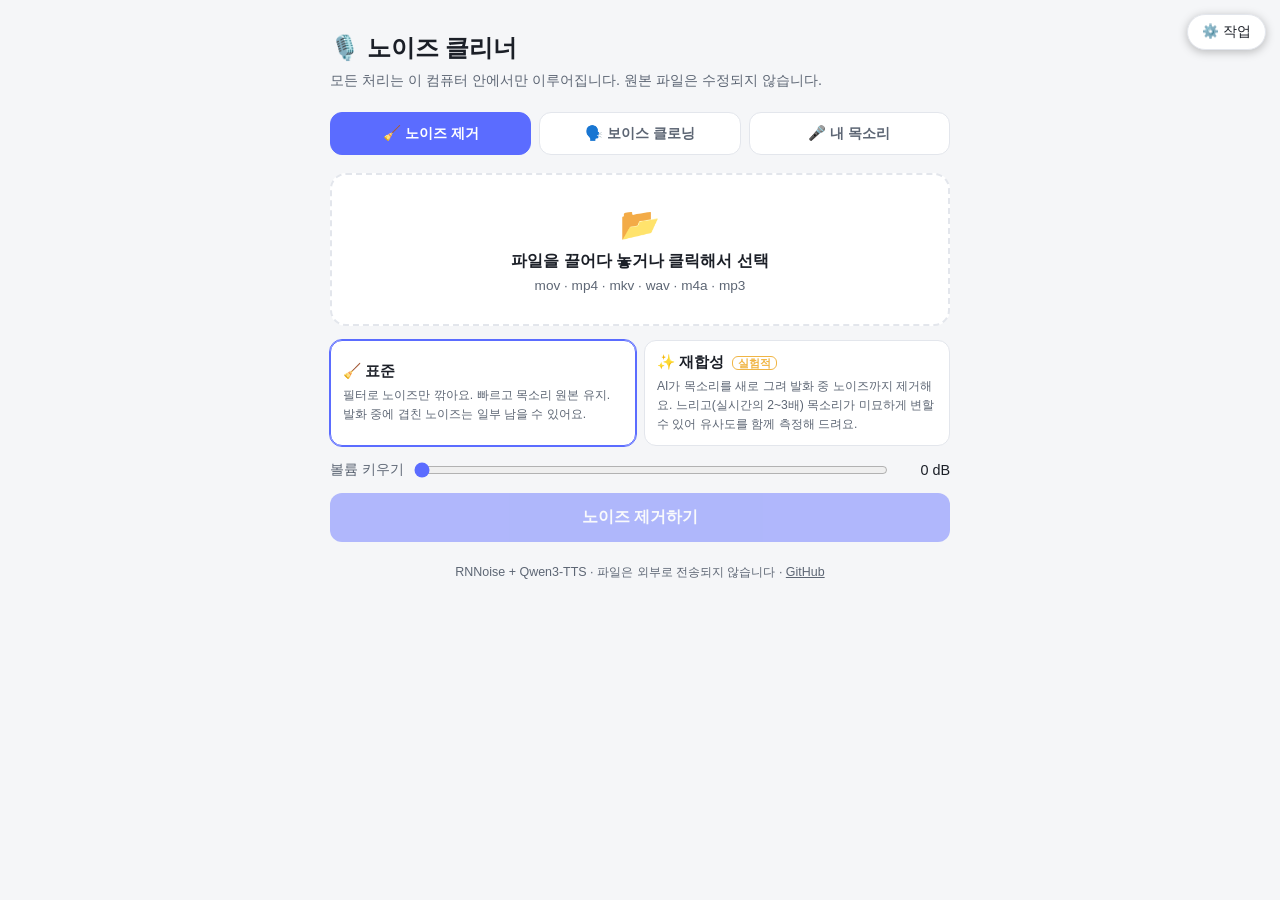
==== commit 1f3445c0: "크로스플랫폼: Mac 풀기능 + Windows 축소판 (노이즈 제거·재합성) MLX가 Apple Silicon 전용이라 클로닝은 Mac 전용. 나머지는 크로스플랫폼.  - pypr" ====
--- a/web/static/index.html
+++ b/web/static/index.html
@@ -135,10 +135,46 @@
   /* 문단 진행 바 */
   .bar { height: 6px; background: var(--line); border-radius: 4px; margin-top: 12px; overflow: hidden; }
   .bar > div { height: 100%; background: var(--accent); transition: width .5s; }
-  .compose-note { margin-top: 10px; font-size: .8rem; color: var(--sub); }
+  .compose-note { margin-top: 10px; font-size: .8rem; color: var(--sub); white-space: pre-line; }
+  /* 작업 센터 */
+  #taskBtn { position: fixed; top: 14px; right: 14px; z-index: 50;
+    padding: 8px 14px; border-radius: 20px; border: 1px solid var(--line);
+    background: var(--card); color: var(--text); cursor: pointer; font-size: .85rem;
+    box-shadow: 0 2px 10px rgba(0,0,0,.25); }
+  #taskBtn.busy { border-color: var(--accent); color: var(--accent); }
+  #taskPanel { position: fixed; top: 54px; right: 14px; z-index: 50; width: 340px;
+    max-width: calc(100vw - 28px); max-height: 70vh; overflow-y: auto;
+    background: var(--card); border: 1px solid var(--line); border-radius: 14px;
+    padding: 12px; box-shadow: 0 6px 24px rgba(0,0,0,.35); }
+  .task-item { padding: 9px 4px; border-bottom: 1px solid var(--line); font-size: .84rem; }
+  .task-item:last-child { border-bottom: 0; }
+  .task-item .muted { font-size: .76rem; }
+  .task-eta { color: var(--accent); }
+  /* 토스트 알림 */
+  #toast { position: fixed; bottom: 24px; left: 50%; transform: translateX(-50%);
+    z-index: 60; background: var(--card); border: 1px solid var(--accent);
+    color: var(--text); border-radius: 12px; padding: 12px 18px; font-size: .9rem;
+    box-shadow: 0 6px 24px rgba(0,0,0,.35); display: none; }
+  /* 가라오케 가사 뷰 */
+  .lyrics { margin-top: 12px; max-height: 240px; overflow-y: auto;
+    padding: 12px 14px; background: var(--card); border: 1px solid var(--line);
+    border-radius: 12px; line-height: 2; font-size: 1.02rem; }
+  .lyrics .lyline { margin-bottom: 4px; transition: opacity .3s; opacity: .55; }
+  .lyrics .lyline.curline { opacity: 1; }
+  .lyw { color: var(--sub); transition: color .15s; cursor: pointer; }
+  .lyw.done { color: var(--text); }
+  .lyw.cur { color: var(--accent); font-weight: 700; }
 </style>
 </head>
 <body>
+<button id="taskBtn" title="작업 센터">⚙️ 작업</button>
+<div id="taskPanel" style="display:none">
+  <h3 style="font-size:.95rem; margin-bottom:6px">⚙️ 작업 센터</h3>
+  <p class="muted" style="font-size:.76rem; margin-bottom:6px">모든 작업은 백그라운드에서 돌아요 —
+  화면을 옮기거나 닫아도 계속됩니다. 끝나면 알려드려요.</p>
+  <div id="taskList"></div>
+</div>
+<div id="toast"></div>
 <main>
   <h1>🎙️ 노이즈 클리너</h1>
   <p class="sub">모든 처리는 이 컴퓨터 안에서만 이루어집니다. 원본 파일은 수정되지 않습니다.</p>
@@ -221,6 +257,7 @@
       <div class="status" id="clStatus"></div>
       <div class="compose-note" id="composeNote"></div>
       <audio id="clAudio" controls style="display:none"></audio>
+      <div class="lyrics" id="clLyrics" style="display:none"></div>
     </div>
 
     <div class="card" id="historyCard" style="display:none">
@@ -228,6 +265,24 @@
       <p class="muted">완성된 작업에서 바로 이어가세요 — 원고를 고쳐 다시 만들거나(🔁),
       같은 설정으로 한 번 더 돌리거나(🎲), 마음에 안 드는 문단만 갈아끼울 수 있어요(📑).</p>
       <div id="historyList"></div>
+    </div>
+
+    <div class="card" id="perfPanel" style="display:none">
+      <h3>🎙 직접 연기해서 다시 만들기</h3>
+      <p class="muted">아래 문장을 원하는 감정·리듬·강조로 직접 읽어주세요.
+      그 연기가 이 문단의 참조가 되어, 클론 목소리가 <b>당신의 연기를 따라</b> 다시 읽습니다.
+      (테이크 채점 기준도 "연기를 얼마나 잘 따라했나"로 바뀌어요)</p>
+      <div class="sentence-box" id="perfScript"></div>
+      <canvas class="meter" id="perfMeter" width="560" height="44"></canvas>
+      <div class="rec-controls">
+        <button id="perfRec">● 녹음</button>
+        <button id="perfPlay" disabled>▶ 들어보기</button>
+      </div>
+      <label class="chk"><input type="checkbox" id="perfDn" checked>
+        🧹 녹음에 노이즈 제거 적용 (권장)</label>
+      <button class="go" id="perfGo" disabled>이 연기를 반영해 다시 생성 →</button>
+      <button class="go secondary" id="perfCancel">닫기</button>
+      <div class="status" id="perfStatus"></div>
     </div>
 
     <div class="notice">⚠️ <b>본인 목소리이거나 명시적으로 동의받은 목소리만</b> 사용하세요.
@@ -242,6 +297,22 @@
       전용 프로필을 만듭니다. 한 번 만들면 클로닝할 때마다 재사용돼요.</p>
       <div id="profileList"></div>
       <button class="go" id="wizStart">🎤 새 프로필 만들기</button>
+    </div>
+
+    <div class="card" id="enhPanel" style="display:none">
+      <h3 id="enhTitle">➕ 프로필 강화</h3>
+      <p class="muted">영상·음성 파일을 더 넣고 다시 분석하면 목소리 통계가 더 튼튼해져요.
+      목소리가 또렷한 파일일수록 좋고, 파일마다 앞 3분만 사용됩니다.</p>
+      <div class="drop" id="enhDrop" style="margin-top:12px; padding:18px;">
+        <strong>+ 파일 추가 (여러 개 가능)</strong>
+        <span>mov · mp4 · wav · m4a · mp3</span>
+        <input type="file" id="enhFile" multiple accept=".mov,.mp4,.m4v,.mkv,.wav,.m4a,.mp3,.aac">
+      </div>
+      <div id="enhList"></div>
+      <button class="go" id="enhBuild" disabled>소스 추가하고 다시 분석 →</button>
+      <button class="go secondary" id="enhCancel">닫기</button>
+      <div class="status" id="enhStatus"></div>
+      <div id="enhCompare"></div>
     </div>
 
     <div id="wizard" style="display:none">
@@ -320,7 +391,18 @@
 $('tabVoice').onclick = () => showTab('vc');
 
 fetch('/api/health').then(r => r.json()).then(h => {
-  if (!h.clone) { $('tabClone').disabled = $('tabVoice').disabled = true; }
+  if (!h.clone) {
+    $('tabClone').disabled = $('tabVoice').disabled = true;
+    // 왜 비활성인지 안내 (Apple Silicon 전용 기능)
+    const why = h.apple_silicon
+      ? '보이스 클로닝 엔진(mlx)이 설치되어 있지 않습니다.'
+      : '보이스 클로닝은 Apple Silicon Mac에서만 지원됩니다. 이 기기(' + (h.platform || '?') + ')에서는 노이즈 제거만 사용할 수 있어요.';
+    const note = document.createElement('div');
+    note.className = 'notice';
+    note.style.cssText = 'margin-top:12px';
+    note.innerHTML = 'ℹ️ ' + why;
+    document.querySelector('nav').after(note);
+  }
 }).catch(() => {});
 
 // ---- 공용 ----
@@ -337,6 +419,109 @@
 const esc = s => (s ?? '').toString().replace(/[&<>"']/g,
   c => ({ '&': '&amp;', '<': '&lt;', '>': '&gt;', '"': '&quot;', "'": '&#39;' }[c]));
 const fmtSec = s => s >= 60 ? `${Math.floor(s / 60)}분 ${s % 60}초` : `${s}초`;
+
+// 예상 완료 시간 문구: eta_sec(시작 시 산정) − 경과. 넘겼으면 "곧 완료"
+function etaText(t) {
+  if (!t.started_ts || !t.eta_sec) return '';
+  const remain = Math.round(t.eta_sec - (Date.now() / 1000 - t.started_ts));
+  return remain > 3 ? `예상 ${fmtSec(remain)} 남음` : '곧 완료돼요';
+}
+
+// ---- 알림 (완료/실패 시 브라우저 알림 + 토스트) ----
+function notify(title, body) {
+  try {
+    if (Notification.permission === 'granted') new Notification(title, { body });
+    else if (Notification.permission === 'default') Notification.requestPermission();
+  } catch {}
+  const t = $('toast');
+  t.textContent = `${title} — ${body}`;
+  t.style.display = 'block';
+  clearTimeout(t._h); t._h = setTimeout(() => t.style.display = 'none', 5000);
+}
+try { if (Notification.permission === 'default') Notification.requestPermission(); } catch {}
+
+// ---- 작업 센터: 모든 비동기 작업 한눈에 + 상태 전환 감지 ----
+const KIND_ICON = { clone: '🗣️', denoise: '🧹', profile_build: '🎤' };
+const ACTIVE = ['running', 'generating', 'preparing'];
+let taskStatusMap = {}, taskFirstPoll = true;
+
+async function pollTasks() {
+  try {
+    const { items } = await api('/api/tasks');
+    const running = items.filter(t => ACTIVE.includes(t.status));
+    const btn = $('taskBtn');
+    btn.textContent = running.length ? `⚙️ 작업 ${running.length}개 진행 중` : '⚙️ 작업';
+    btn.classList.toggle('busy', running.length > 0);
+    for (const t of items) {  // 진행 → 완료/실패 전환 감지 → 알림
+      const prev = taskStatusMap[t.id];
+      if (!taskFirstPoll && prev && ACTIVE.includes(prev) && t.status === 'done')
+        notify('✅ 작업 완성', `${t.title || t.kind}${t.pns ? ` · 운율 ${t.pns}` : ''}`);
+      if (!taskFirstPoll && prev && ACTIVE.includes(prev) && t.status === 'error')
+        notify('❌ 작업 실패', `${t.title || t.kind}: ${t.error || ''}`);
+      taskStatusMap[t.id] = t.status;
+    }
+    taskFirstPoll = false;
+    if ($('taskPanel').style.display !== 'none') renderTasks(items);
+  } catch {}
+}
+function renderTasks(items) {
+  $('taskList').innerHTML = items.length ? items.map(t => {
+    const running = ACTIVE.includes(t.status);
+    const state = running ? `<span class="spinner"></span>${esc(t.stage || '진행 중')} <span class="task-eta">${etaText(t)}</span>`
+      : t.status === 'done' ? `✅ 완료${t.elapsed_sec ? ` (${fmtSec(t.elapsed_sec)})` : ''}${t.pns ? ` · 운율 ${t.pns}` : ''}`
+      : `❌ ${esc(t.error || '실패')}`;
+    return `<div class="task-item">
+      <div>${KIND_ICON[t.kind] || '⚙️'} ${esc(t.title || t.id)}${t.mode === 'resynth' ? ' <span class="ver">재합성</span>' : ''}</div>
+      <div class="muted">${t.created || ''} · ${state}</div>
+    </div>`;
+  }).join('') : '<p class="muted">아직 작업이 없어요.</p>';
+}
+$('taskBtn').onclick = async () => {
+  const p = $('taskPanel');
+  const show = p.style.display === 'none';
+  p.style.display = show ? 'block' : 'none';
+  if (show) { const { items } = await api('/api/tasks').catch(() => ({ items: [] })); renderTasks(items); }
+};
+setInterval(pollTasks, 4000);
+pollTasks();
+
+// ---- 가라오케 가사 뷰 (Apple Music식 — 재생 위치 따라 단어 색칠) ----
+function bindLyrics(audio, words, el) {
+  if (!words?.length) { el.style.display = 'none'; return; }
+  const lines = [];
+  let cur = [];
+  words.forEach((w, i) => {
+    cur.push({ ...w, i });
+    if (/[.!?…]$/.test(w.w) || cur.length >= 14) { lines.push(cur); cur = []; }
+  });
+  if (cur.length) lines.push(cur);
+  el.innerHTML = lines.map(line =>
+    `<div class="lyline">${line.map(w =>
+      `<span class="lyw" id="${el.id}-w${w.i}" data-s="${w.s}">${esc(w.w)}</span>`
+    ).join(' ')}</div>`).join('');
+  el.style.display = 'block';
+  el.querySelectorAll('.lyw').forEach(sp => sp.onclick = () => {  // 단어 클릭 → 그 지점부터 재생
+    audio.currentTime = parseFloat(sp.dataset.s); audio.play();
+  });
+  const spans = words.map((w, i) => $(`${el.id}-w${i}`));
+  audio.ontimeupdate = () => {
+    const t = audio.currentTime;
+    let curIdx = -1;
+    words.forEach((w, i) => {
+      const sp = spans[i]; if (!sp) return;
+      sp.classList.toggle('done', t >= w.e);
+      const isCur = t >= w.s && t < w.e;
+      sp.classList.toggle('cur', isCur);
+      if (isCur) curIdx = i;
+    });
+    el.querySelectorAll('.lyline').forEach(l => l.classList.remove('curline'));
+    if (curIdx >= 0) {
+      const line = spans[curIdx].closest('.lyline');
+      line.classList.add('curline');
+      line.scrollIntoView({ block: 'nearest', behavior: 'smooth' });
+    }
+  };
+}
 
 // ---- 노이즈 제거 (비동기 잡 + A/B 비교 + 품질 리포트 + 라이브러리) ----
 let dnPicked = null, dnPollTimer = null;
@@ -439,8 +624,9 @@
   dnPollTimer = setInterval(async () => {
     try {
       const job = await api('/api/dnjobs/' + jid);
+      const eta = etaText(job);
       const elapsed = job.started_ts
-        ? ` (경과 ${fmtSec(Math.max(0, Math.round(Date.now() / 1000 - job.started_ts)))}${job.duration ? ' / 파일 ' + fmtSec(Math.round(job.duration)) : ''})` : '';
+        ? ` (경과 ${fmtSec(Math.max(0, Math.round(Date.now() / 1000 - job.started_ts)))}${job.duration ? ' / 파일 ' + fmtSec(Math.round(job.duration)) : ''}${eta ? ' · ' + eta : ''})` : '';
       if (job.status === 'running') {
         setDnStages(DN_STAGE_IDX[job.stage] ?? 0);
         setStatus($('dnStatus'), `<span class="spinner"></span>${DN_STAGE_MSG[job.stage] || '처리 중…'}${elapsed}`);
@@ -606,8 +792,10 @@
     try {
       const job = await api('/api/jobs/' + jobId);
       if (job.takes?.length) renderTakes(job.takes);
-      const elapsed = job.started_ts
-        ? ` · 경과 ${fmtSec(Math.max(0, Math.round(Date.now() / 1000 - job.started_ts)))}` : '';
+      const eta = etaText(job);
+      const elapsed = (job.started_ts
+        ? ` · 경과 ${fmtSec(Math.max(0, Math.round(Date.now() / 1000 - job.started_ts)))}` : '')
+        + (eta ? ` · ${eta}` : '');
       if (job.paragraph && job.status === 'generating') {  // 문단 진행 바
         $('paraBar').style.display = 'block';
         $('paraFill').style.width = Math.round((job.paragraph.i - 1) / job.paragraph.n * 100) + '%';
@@ -618,7 +806,12 @@
       } else if (job.status === 'generating') {
         setStages(job.stage === 'post' ? 2 : 1);
         const para = job.paragraph ? `문단 ${job.paragraph.i}/${job.paragraph.n} · ` : '';
-        setStatus($('clStatus'), `<span class="spinner"></span>${job.stage === 'post' ? '호흡·강세·음량 마무리 중…' : para + '테이크 오디션 중 — 억양·호흡·끝음·강약을 채점해 최고를 뽑습니다 (' + job.stage + ')'}${elapsed}`);
+        const msg = job.stage === 'post' ? '호흡·강세·음량 마무리 중…'
+          : job.stage === 'performance' ? '연기 녹음 분석 중… (노이즈 제거 → 받아쓰기)'
+          : para + (job.parent?.kind === 'performance'
+            ? '테이크 오디션 중 — 연기를 얼마나 잘 따라했는지 채점합니다 (' + job.stage + ')'
+            : '테이크 오디션 중 — 억양·호흡·끝음·강약을 채점해 최고를 뽑습니다 (' + job.stage + ')');
+        setStatus($('clStatus'), `<span class="spinner"></span>${msg}${elapsed}`);
       } else if (job.status === 'done') {
         clearInterval(pollTimer);
         setStages(4); $('stg3').classList.add('done');
@@ -631,9 +824,13 @@
           $('composeNote').textContent = '🧩 문장 조합: 문장마다 최고 테이크를 골라 이어붙였어요 — '
             + job.composed.map(c => (c || []).join('·')).join(' | ');
         }
+        if (job.perf_text) {
+          $('composeNote').textContent += `\n🎙 연기 받아쓰기: "${job.perf_text.slice(0, 80)}"`;
+        }
         const audio = $('clAudio');
         audio.src = '/api/jobs/' + jobId + '/audio';
         audio.style.display = 'block';
+        bindLyrics(audio, job.words, $('clLyrics'));
         $('clGo').disabled = false; clReady();
         loadHistory();
       } else if (job.status === 'error') {
@@ -651,7 +848,8 @@
 
 function verBadge(j) {
   if (!j.version || j.version <= 1) return '';
-  const why = j.parent?.kind === 'paragraph' ? ` · 문단${(j.parent.index ?? 0) + 1} 재생성` : '';
+  const why = j.parent?.kind === 'paragraph' ? ` · 문단${(j.parent.index ?? 0) + 1} 재생성`
+    : j.parent?.kind === 'performance' ? ` · 문단${(j.parent.index ?? 0) + 1} 연기 반영` : '';
   return `<span class="ver">v${j.version}${why}</span>`;
 }
 
@@ -676,7 +874,9 @@
       ${j.profile_id ? `<button class="mini" onclick="rerunJob('${j.id}')">🎲 같은 설정으로 다시</button>` : ''}
       <a class="mini" href="/api/jobs/${j.id}/audio" download="${esc(j.title || '클론낭독')}.wav">⬇ 저장</a>
       ${paras.length ? `<button class="mini" onclick="toggleParas('${j.id}')">📑 문단 ${paras.length}개</button>` : ''}
-    </div>
+      ${j.words?.length ? `<button class="mini" onclick="toggleCardLyrics('${j.id}')">🎤 가사</button>` : ''}
+    </div>
+    <div class="lyrics" id="lyr-${j.id}" style="display:none"></div>
     ${paras.length ? `<div class="paras" id="paras-${j.id}" style="display:${openParas.has(j.id) ? 'block' : 'none'}">
       ${paras.map((p, i) => `<div class="para-item">
         <div>${i + 1}. ${esc((p.text || '').slice(0, 64))}${(p.text || '').length > 64 ? '…' : ''}</div>
@@ -684,6 +884,7 @@
         <div class="job-actions">
           <button class="mini" onclick="playPara('${j.id}',${i})">▶ 이 문단 듣기</button>
           ${j.profile_id ? `<button class="mini" onclick="regenPara('${j.id}',${i})">🔄 이 문단만 다시 생성</button>` : ''}
+          <button class="mini" onclick="performPara('${j.id}',${i})">🎙 직접 연기해서 반영</button>
         </div></div>`).join('')}
     </div>` : ''}` : ''}
   </div>`;
@@ -691,13 +892,20 @@
 
 async function loadHistory() {
   try {
-    const { items } = await api('/api/history');
+    let { items } = await api('/api/history');
+    items = items.filter(j => j.kind !== 'profile_build');  // 빌드 잡은 작업 센터에서만
     if (!items.length) { $('historyCard').style.display = 'none'; return; }
     LIB = {}; items.forEach(j => LIB[j.id] = j);
     $('historyCard').style.display = 'block';
     $('historyList').innerHTML = items.map(jobCard).join('');
   } catch {}
 }
+window.toggleCardLyrics = id => {
+  const el = $('lyr-' + id);
+  if (el.style.display === 'none') {
+    bindLyrics($('aud-' + id), LIB[id]?.words, el);
+  } else el.style.display = 'none';
+};
 window.toggleParas = id => {
   const el = $('paras-' + id);
   const show = el.style.display === 'none';
@@ -754,6 +962,77 @@
     poll(job_id);
   } catch (e) { alert('재실행 실패: ' + e.message); }
 };
+// ---- 직접 연기 반영: 문단 선택 → 녹음 → 그 연기를 참조로 재생성 ----
+let perf = { jobId: null, index: null, blob: null, rec: null, stream: null };
+
+window.performPara = async (id, i) => {
+  const p = LIB[id]?.paragraphs?.[i]; if (!p) return;
+  perf = { jobId: id, index: i, blob: null, rec: null, stream: null };
+  $('perfScript').textContent = p.text;
+  $('perfPanel').style.display = 'block';
+  $('perfPlay').disabled = $('perfGo').disabled = true;
+  $('perfRec').textContent = '● 녹음';
+  setStatus($('perfStatus'), '');
+  try {
+    perf.stream = await navigator.mediaDevices.getUserMedia(
+      { audio: { echoCancellation: true, noiseSuppression: false } });
+    const ac = new AudioContext();
+    const srcNode = ac.createMediaStreamSource(perf.stream);
+    const an = ac.createAnalyser(); an.fftSize = 512; srcNode.connect(an);
+    cancelAnimationFrame(meterRAF);
+    drawMeter(an, 'perfMeter');
+    setStatus($('perfStatus'), '준비됐어요 — 녹음을 누르고 문장을 연기해 주세요');
+  } catch { setStatus($('perfStatus'), '❌ 마이크 권한이 필요합니다', 'err'); }
+  $('perfPanel').scrollIntoView({ behavior: 'smooth' });
+};
+function closePerf() {
+  $('perfPanel').style.display = 'none';
+  if (perf.stream) perf.stream.getTracks().forEach(t => t.stop());
+  cancelAnimationFrame(meterRAF);
+}
+$('perfCancel').onclick = closePerf;
+$('perfRec').onclick = () => {
+  if (perf.rec && perf.rec.state === 'recording') { perf.rec.stop(); return; }
+  if (!perf.stream) return;
+  const chunks2 = [];
+  perf.rec = new MediaRecorder(perf.stream, { mimeType: 'audio/webm' });
+  perf.rec.ondataavailable = e => chunks2.push(e.data);
+  perf.rec.onstop = () => {
+    perf.blob = new Blob(chunks2, { type: 'audio/webm' });
+    $('perfRec').textContent = '● 다시 녹음';
+    $('perfRec').classList.remove('recording');
+    $('perfPlay').disabled = $('perfGo').disabled = false;
+    setStatus($('perfStatus'), '녹음됨 — 들어보고 마음에 들면 반영을 누르세요');
+  };
+  perf.rec.start();
+  $('perfRec').textContent = '■ 정지';
+  $('perfRec').classList.add('recording');
+  setStatus($('perfStatus'), '<span class="spinner"></span>녹음 중 — 원하는 감정과 리듬으로 읽어주세요');
+};
+$('perfPlay').onclick = () => { new Audio(URL.createObjectURL(perf.blob)).play(); };
+$('perfGo').onclick = async () => {
+  if (!perf.blob) return;
+  $('perfGo').disabled = true;
+  const fd = new FormData();
+  fd.append('audio', perf.blob, 'performance.webm');
+  fd.append('paragraph', perf.index);
+  fd.append('denoise', $('perfDn').checked ? '1' : '0');
+  try {
+    const { job_id } = await api(`/api/jobs/${perf.jobId}/perform`, { method: 'POST', body: fd });
+    closePerf();
+    $('jobPanel').style.display = 'block';
+    $('takeCards').innerHTML = ''; $('composeNote').textContent = '';
+    $('clAudio').style.display = 'none';
+    setStages(1);
+    setStatus($('clStatus'), `<span class="spinner"></span>연기 녹음 분석 중 — 완성되면 새 버전(v${(LIB[perf.jobId]?.version || 1) + 1} · 연기 반영)으로 저장돼요`);
+    window.scrollTo({ top: 0, behavior: 'smooth' });
+    poll(job_id);
+  } catch (e) {
+    setStatus($('perfStatus'), '❌ ' + e.message, 'err');
+    $('perfGo').disabled = false;
+  }
+};
+
 window.renameJob = async id => {
   const t = prompt('작업 이름', LIB[id]?.title || '');
   if (!t?.trim()) return;
@@ -771,19 +1050,134 @@
 };
 
 // ---- 내 목소리: 프로필 목록 + 녹음 위저드 ----
+async function waitBuild(pid, denoise, statusEl) {
+  // 비동기 빌드 시작 → 작업 센터에도 잡히고, 여기선 완료까지 지켜본다
+  const { job_id } = await api(`/api/profiles/${pid}/build_async`, { method: 'POST',
+    headers: { 'Content-Type': 'application/json' },
+    body: JSON.stringify({ denoise: denoise ? '1' : '0' }) });
+  for (;;) {
+    await new Promise(r => setTimeout(r, 2000));
+    const job = await api('/api/jobs/' + job_id);
+    if (job.status === 'done') break;
+    if (job.status === 'error') throw new Error(job.error || '분석 실패');
+    const eta = etaText(job);
+    setStatus(statusEl, `<span class="spinner"></span>목소리 분석 중… (${esc(job.stage || '')})${eta ? ' · ' + eta : ''}`);
+  }
+  const { profiles: ps } = await api('/api/profiles');
+  return ps.find(p => p.id === pid);
+}
+let PROFILES = {}, openVers = new Set();
 async function loadProfileList() {
   try {
     const { profiles } = await api('/api/profiles');
-    $('profileList').innerHTML = profiles.length ? profiles.map(p => `
-      <div class="plist-item">
+    PROFILES = {}; profiles.forEach(p => PROFILES[p.id] = p);
+    $('profileList').innerHTML = profiles.length ? profiles.map(p => {
+      const log = p.version_log || [];
+      return `
+      <div class="plist-item" style="flex-wrap:wrap">
         <div class="grow">
-          <div>🎤 ${p.name} ${p.ready ? '' : '<span class="muted">(분석 전)</span>'}</div>
-          <div class="muted">${p.created} · 녹음 ${p.recordings}개${p.stats ? ` · ${p.stats.duration}s · 억양 ${p.stats.f0_std}st · ${p.stats.rate}음절/s` : ''}</div>
+          <div>🎤 ${esc(p.name)} ${p.ready ? '' : '<span class="muted">(분석 전)</span>'}${p.version ? ` <span class="ver">v${p.version}</span>` : ''}${(p.builds || 1) > 1 ? ` <span class="ver">강화 ${p.builds - 1}회</span>` : ''}</div>
+          <div class="muted">${p.created} · 녹음 ${p.recordings}개 · 소스 ${(p.sources || []).length}개${p.stats ? ` · 학습 음성 ${p.stats.duration}s · 억양 ${p.stats.f0_std}st · ${p.stats.rate}음절/s` : ''}</div>
         </div>
+        ${p.ready ? `<button class="mini" onclick="openEnhance('${p.id}')">➕ 강화</button>` : ''}
+        ${log.length > 1 ? `<button class="mini" onclick="toggleVers('${p.id}')">🕘 버전 ${log.length}개</button>` : ''}
         <button class="mini" onclick="delProfile('${p.id}')">삭제</button>
-      </div>`).join('') : '<p class="muted" style="margin-top:8px">아직 프로필이 없어요.</p>';
+        ${log.length > 1 ? `<div class="paras" id="vers-${p.id}" style="flex-basis:100%; display:${openVers.has(p.id) ? 'block' : 'none'}">
+          ${[...log].reverse().map(v => `<div class="para-item">
+            <div>v${v.version} ${v.version === p.version ? '<b style="color:var(--ok)">← 현재 사용 중</b>' : ''}</div>
+            <div class="muted">${v.built || ''}${v.stats ? ` · 학습 ${v.stats.duration}s · 억양 ${v.stats.f0_std}st · ${v.stats.rate}음절/s · 강세 ${v.stats.peak_range}dB` : ''}${v.built_with ? ` · 녹음 ${v.built_with.recordings} + 소스 ${v.built_with.sources}` : ''}</div>
+            ${v.version !== p.version ? `<div class="job-actions"><button class="mini" onclick="rollbackProfile('${p.id}', ${v.version})">↩︎ 이 버전으로 되돌리기</button></div>` : ''}
+          </div>`).join('')}
+        </div>` : ''}
+      </div>`;
+    }).join('') : '<p class="muted" style="margin-top:8px">아직 프로필이 없어요.</p>';
   } catch {}
 }
+window.toggleVers = id => {
+  const el = $('vers-' + id);
+  const show = el.style.display === 'none';
+  el.style.display = show ? 'block' : 'none';
+  show ? openVers.add(id) : openVers.delete(id);
+};
+window.rollbackProfile = async (id, v) => {
+  if (!confirm(`v${v}(으)로 되돌릴까요? 이후 만드는 클로닝부터 그 버전의 목소리 자산을 사용해요. (파일은 지워지지 않으니 다시 최신으로 돌아올 수도 있어요)`)) return;
+  try {
+    await api(`/api/profiles/${id}/rollback`, { method: 'POST',
+      headers: { 'Content-Type': 'application/json' },
+      body: JSON.stringify({ version: v }) });
+    openVers.add(id);
+    loadProfileList();
+  } catch (e) { alert('롤백 실패: ' + e.message); }
+};
+
+// ---- 프로필 강화: 소스를 더 넣고 재분석 + 전/후 통계 비교 ----
+let enhPid = null, enhFiles = [];
+const ENH_STAT_LABELS = [["duration", "학습 음성", "s"], ["f0_std", "억양 역동성", "st"],
+  ["rate", "말 속도", "/s"], ["pause_rate", "호흡 빈도", "/s"],
+  ["peak_range", "강세 구조", "dB"], ["ending", "끝음 기울기", ""]];
+
+window.openEnhance = id => {
+  enhPid = id; enhFiles = [];
+  $('enhPanel').style.display = 'block';
+  $('enhTitle').textContent = `➕ "${PROFILES[id]?.name || ''}" 강화`;
+  $('enhCompare').innerHTML = ''; setStatus($('enhStatus'), '');
+  renderEnhList();
+  $('enhPanel').scrollIntoView({ behavior: 'smooth' });
+};
+$('enhCancel').onclick = () => { $('enhPanel').style.display = 'none'; enhPid = null; };
+$('enhDrop').addEventListener('click', () => $('enhFile').click());
+$('enhFile').addEventListener('change', () => {
+  for (const f of $('enhFile').files) enhFiles.push({ file: f, denoise: true });
+  $('enhFile').value = '';
+  renderEnhList();
+});
+function renderEnhList() {
+  $('enhList').innerHTML = enhFiles.map((s, i) => `
+    <div class="plist-item">
+      <div class="grow">
+        <div>📄 ${esc(s.file.name)} <span class="muted">(${(s.file.size / 1e6).toFixed(1)}MB)</span></div>
+        <label class="chk" style="margin-top:4px">
+          <input type="checkbox" ${s.denoise ? 'checked' : ''} onchange="toggleEnhDn(${i}, this.checked)">
+          🧹 이 파일에 노이즈 제거 적용</label>
+      </div>
+      <button class="mini" onclick="removeEnhFile(${i})">삭제</button>
+    </div>`).join('');
+  $('enhBuild').disabled = !enhFiles.length;
+}
+window.toggleEnhDn = (i, v) => { enhFiles[i].denoise = v; };
+window.removeEnhFile = i => { enhFiles.splice(i, 1); renderEnhList(); };
+
+$('enhBuild').onclick = async () => {
+  const p = PROFILES[enhPid]; if (!p) return;
+  $('enhBuild').disabled = true; $('enhCompare').innerHTML = '';
+  const before = p.stats;
+  try {
+    for (let i = 0; i < enhFiles.length; i++) {
+      setStatus($('enhStatus'), `<span class="spinner"></span>소스 업로드 중… (${i + 1}/${enhFiles.length})`);
+      const fd = new FormData();
+      fd.append('audio', enhFiles[i].file);
+      fd.append('denoise', enhFiles[i].denoise ? '1' : '0');
+      await api(`/api/profiles/${enhPid}/sources`, { method: 'POST', body: fd });
+    }
+    setStatus($('enhStatus'), '<span class="spinner"></span>전체 재분석을 시작했어요 — 백그라운드 진행, 작업 센터(⚙️)에서도 보여요');
+    const built = await waitBuild(enhPid, p.denoised ?? true, $('enhStatus'));
+    setStatus($('enhStatus'), '✅ 강화 완료! 통계가 이렇게 달라졌어요', 'ok');
+    const after = built.stats;
+    $('enhCompare').innerHTML = '<div class="stats" style="grid-template-columns:repeat(2,1fr)">' +
+      ENH_STAT_LABELS.map(([k, label, unit]) => {
+        const a = before?.[k], b = after?.[k];
+        const changed = a != null && b != null && a !== b;
+        return `<div class="stat"><b>${a ?? '-'}${unit} → ${b ?? '-'}${unit}</b>
+          <span>${label}${changed ? '' : ' (유지)'}</span></div>`;
+      }).join('') + '</div>';
+    enhFiles = []; renderEnhList();
+    loadProfileList();
+  } catch (e) {
+    setStatus($('enhStatus'), '❌ ' + e.message, 'err');
+  } finally {
+    $('enhBuild').disabled = !enhFiles.length;
+  }
+};
 window.delProfile = async id => {
   if (!confirm('이 프로필을 삭제할까요?')) return;
   await api('/api/profiles/' + id, { method: 'DELETE' });
@@ -826,8 +1220,8 @@
   showSentence();
 };
 
-function drawMeter(analyser) {
-  const c = $('meter'), ctx = c.getContext('2d');
+function drawMeter(analyser, canvasId = 'meter') {
+  const c = $(canvasId), ctx = c.getContext('2d');
   const data = new Uint8Array(analyser.frequencyBinCount);
   const bars = [];
   (function loop() {
@@ -937,10 +1331,8 @@
       await api(`/api/profiles/${meta.id}/sources`, { method: 'POST', body: fd });
     }
     const useDenoise = $('wizDenoise').checked;
-    setStatus($('buildStatus'), `<span class="spinner"></span>목소리 분석 중… (소스별 전처리 → 병합 → 최적 구간 선택 → 받아쓰기 → 억양·호흡·강세 분석, 약 1~2분)`);
-    const built = await api(`/api/profiles/${meta.id}/build`, { method: 'POST',
-      headers: { 'Content-Type': 'application/json' },
-      body: JSON.stringify({ denoise: useDenoise ? '1' : '0' }) });
+    setStatus($('buildStatus'), `<span class="spinner"></span>목소리 분석을 시작했어요 — 백그라운드에서 진행되고 작업 센터(⚙️)에서도 볼 수 있어요`);
+    const built = await waitBuild(meta.id, useDenoise, $('buildStatus'));
     const s = built.stats;
     $('wizStats').innerHTML = `
       <div class="stat"><b>${s.f0_std}st</b><span>억양 역동성</span></div>
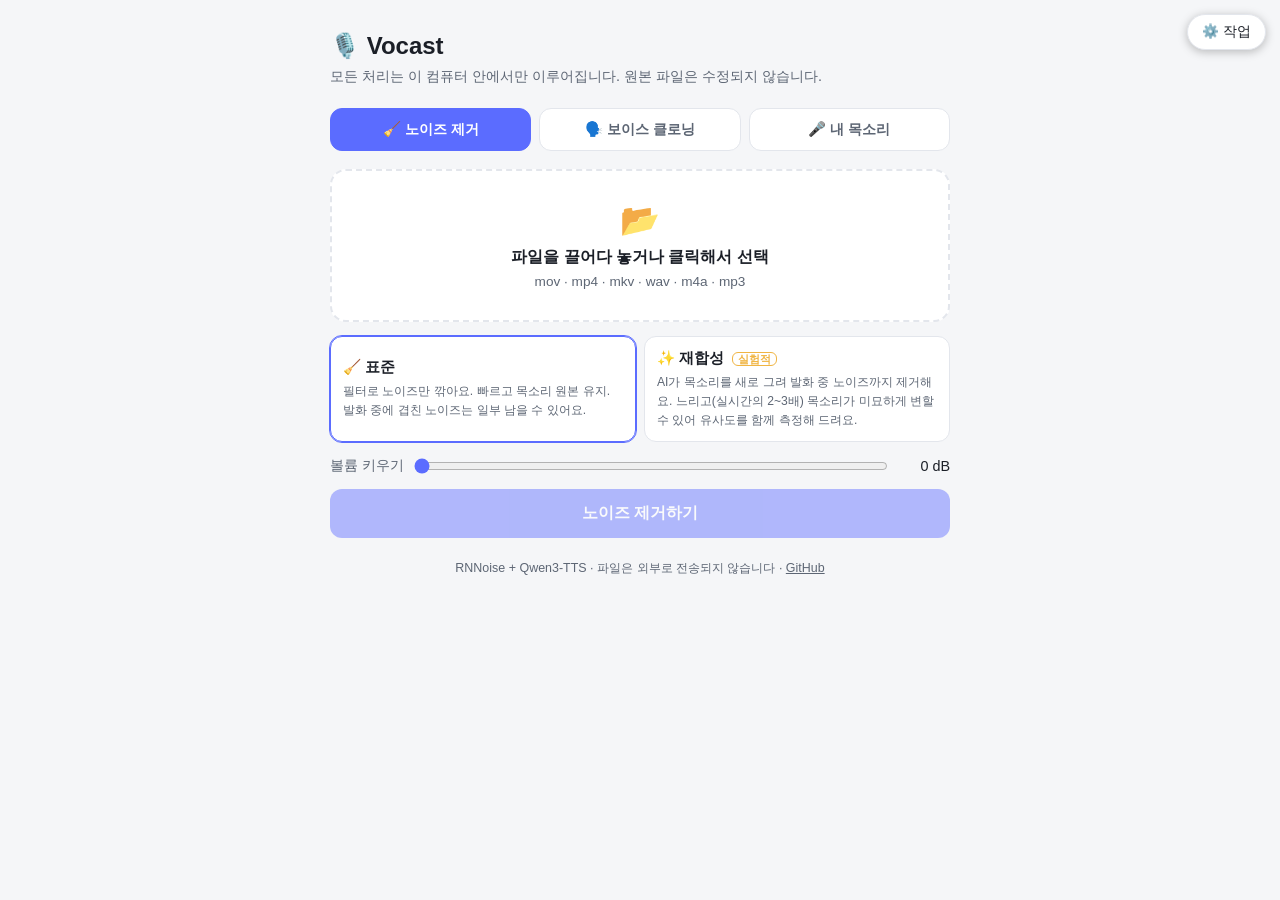
==== commit c879c155: "rebrand(D): 저장소 URL denoise-app → vocast + README 클로닝 우선 gh repo rename 이후 코드·문서의 모든 저장소 URL을 vocast" ====
--- a/web/static/index.html
+++ b/web/static/index.html
@@ -3,7 +3,7 @@
 <head>
 <meta charset="utf-8">
 <meta name="viewport" content="width=device-width, initial-scale=1">
-<title>노이즈 클리너</title>
+<title>Vocast</title>
 <style>
   :root {
     --bg: #0f1115; --card: #181b22; --line: #2a2f3a;
@@ -176,7 +176,7 @@
 </div>
 <div id="toast"></div>
 <main>
-  <h1>🎙️ 노이즈 클리너</h1>
+  <h1>🎙️ Vocast</h1>
   <p class="sub">모든 처리는 이 컴퓨터 안에서만 이루어집니다. 원본 파일은 수정되지 않습니다.</p>
 
   <nav>
@@ -365,7 +365,7 @@
   </section>
 
   <footer>RNNoise + Qwen3-TTS · 파일은 외부로 전송되지 않습니다 ·
-  <a href="https://github.com/devKangMinHyeok/denoise-app">GitHub</a></footer>
+  <a href="https://github.com/devKangMinHyeok/vocast">GitHub</a></footer>
 </main>
 
 <script>
